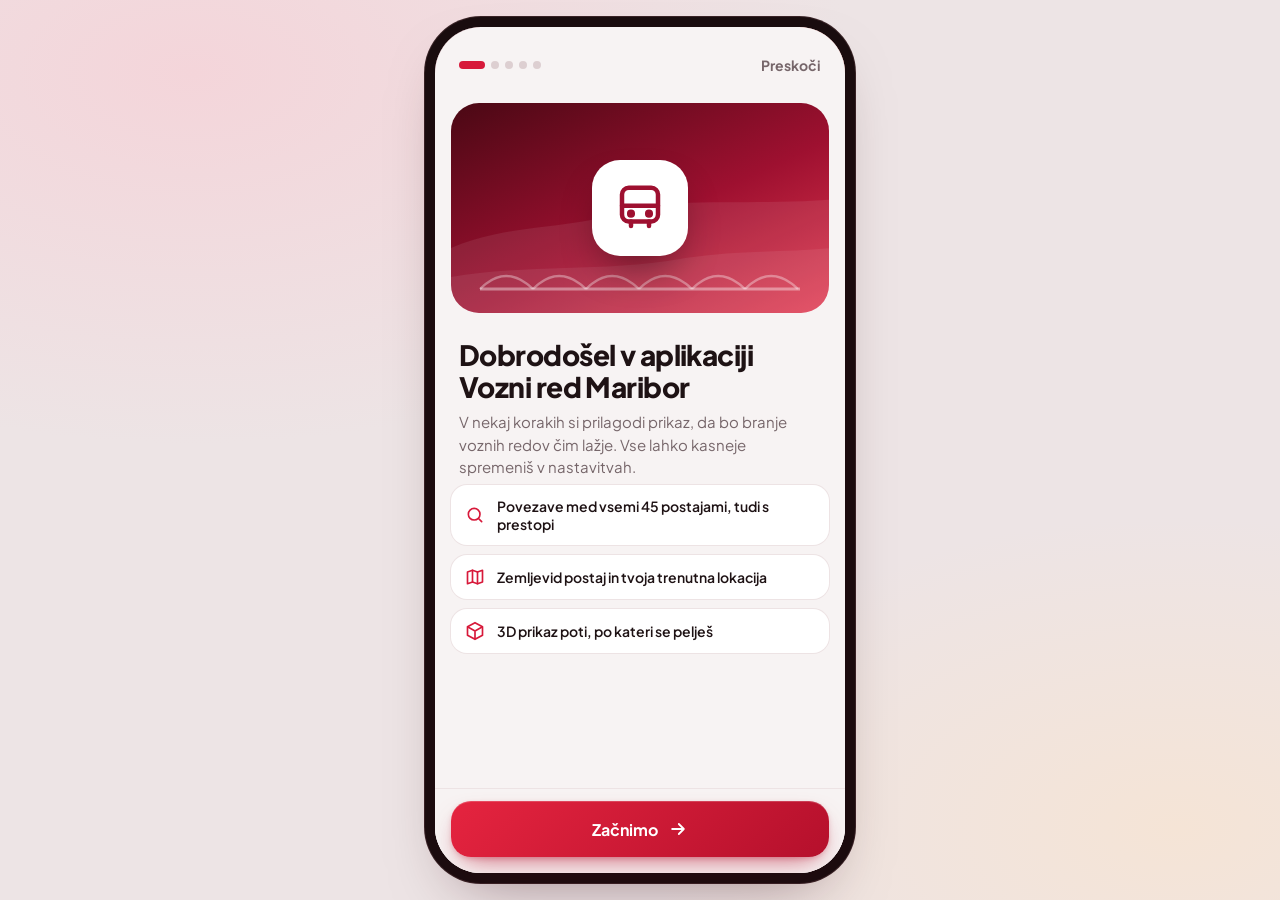
==== app/index.html @ 0b96b691 "Objava 20261123-135819: Samodejne posodobitve aplikacije" ====
<!doctype html>
<html lang="sl">
<head>
  <meta charset="utf-8">
  <meta name="viewport" content="width=device-width, initial-scale=1, viewport-fit=cover">
  <title>Vozni red · Maribor</title>
  <meta name="description" content="Mestni avtobusi Maribor – vozni red, odhodi v živo in vozovnice">
  <meta name="theme-color" content="#4A0814">
  <meta name="theme-color" content="#240307" media="(prefers-color-scheme: dark)">
  <meta name="apple-mobile-web-app-capable" content="yes">
  <meta name="mobile-web-app-capable" content="yes">
  <meta name="apple-mobile-web-app-status-bar-style" content="black-translucent">
  <meta name="apple-mobile-web-app-title" content="Vozni red MB">
  <link rel="manifest" href="manifest.webmanifest">
  <link rel="icon" type="image/svg+xml" href="icons/icon.svg">
  <link rel="apple-touch-icon" href="icons/icon-192.png">
  <link rel="preconnect" href="https://fonts.googleapis.com">
  <link rel="preconnect" href="https://fonts.gstatic.com" crossorigin>
  <link href="https://fonts.googleapis.com/css2?family=Plus+Jakarta+Sans:wght@400;500;600;700;800&display=swap" rel="stylesheet">
  <link rel="stylesheet" href="css/style.css">
  <link rel="stylesheet" href="css/extra.css">
  <link rel="stylesheet" href="css/account.css">
</head>
<body>
  <div id="app">
    <main id="views"></main>

    <nav class="tabbar" id="tabbar" aria-label="Glavna navigacija">
      <button data-tab="home" class="active"><svg><use href="#i-search"/></svg><span>Iskanje</span></button>
      <button data-tab="board"><svg><use href="#i-clock"/></svg><span>Odhodi</span></button>
      <button data-tab="tickets"><svg><use href="#i-ticket"/></svg><span>Vozovnice</span></button>
      <button data-tab="favs"><svg><use href="#i-star"/></svg><span>Shranjeno</span></button>
      <button data-tab="profile" id="tab-profile"><svg><use href="#i-user"/></svg><span>Profil</span></button>
    </nav>

    <div class="sheet-backdrop" id="backdrop"></div>
    <section class="sheet" id="sheet" aria-modal="true" role="dialog"></section>
    <div class="toast" id="toast"></div>
  </div>

  <!-- Ikone -->
  <svg width="0" height="0" style="position:absolute" aria-hidden="true">
    <defs>
      <symbol id="i-search" viewBox="0 0 24 24" fill="none" stroke="currentColor" stroke-width="2" stroke-linecap="round" stroke-linejoin="round"><circle cx="11" cy="11" r="7"/><path d="m20 20-3.5-3.5"/></symbol>
      <symbol id="i-clock" viewBox="0 0 24 24" fill="none" stroke="currentColor" stroke-width="2" stroke-linecap="round" stroke-linejoin="round"><circle cx="12" cy="12" r="9"/><path d="M12 7v5l3 2"/></symbol>
      <symbol id="i-ticket" viewBox="0 0 24 24" fill="none" stroke="currentColor" stroke-width="2" stroke-linecap="round" stroke-linejoin="round"><path d="M3 8a2 2 0 0 0 2-2h14a2 2 0 0 0 2 2v2a2 2 0 0 0 0 4v2a2 2 0 0 0-2 2H5a2 2 0 0 0-2-2v-2a2 2 0 0 0 0-4z"/><path d="M13 6v2M13 11v2M13 16v2"/></symbol>
      <symbol id="i-star" viewBox="0 0 24 24" fill="none" stroke="currentColor" stroke-width="2" stroke-linecap="round" stroke-linejoin="round"><path d="m12 3 2.8 5.7 6.2.9-4.5 4.4 1 6.2L12 17.3 6.5 20.2l1-6.2L3 9.6l6.2-.9z"/></symbol>
      <symbol id="i-swap" viewBox="0 0 24 24" fill="none" stroke="currentColor" stroke-width="2.2" stroke-linecap="round" stroke-linejoin="round"><path d="M7 4v16M7 20l-3-3M7 20l3-3M17 20V4M17 4l-3 3M17 4l3 3"/></symbol>
      <symbol id="i-back" viewBox="0 0 24 24" fill="none" stroke="currentColor" stroke-width="2.2" stroke-linecap="round" stroke-linejoin="round"><path d="M15 5l-7 7 7 7"/></symbol>
      <symbol id="i-chev" viewBox="0 0 24 24" fill="none" stroke="currentColor" stroke-width="2.2" stroke-linecap="round" stroke-linejoin="round"><path d="m9 5 7 7-7 7"/></symbol>
      <symbol id="i-arrow" viewBox="0 0 24 24" fill="none" stroke="currentColor" stroke-width="2.2" stroke-linecap="round" stroke-linejoin="round"><path d="M5 12h14M13 6l6 6-6 6"/></symbol>
      <symbol id="i-x" viewBox="0 0 24 24" fill="none" stroke="currentColor" stroke-width="2.2" stroke-linecap="round"><path d="M6 6l12 12M18 6 6 18"/></symbol>
      <symbol id="i-pin" viewBox="0 0 24 24" fill="none" stroke="currentColor" stroke-width="2" stroke-linecap="round" stroke-linejoin="round"><path d="M12 21s-7-6.2-7-11.5A7 7 0 0 1 19 9.5C19 14.8 12 21 12 21z"/><circle cx="12" cy="9.5" r="2.5"/></symbol>
      <symbol id="i-bus" viewBox="0 0 24 24" fill="none" stroke="currentColor" stroke-width="2" stroke-linecap="round" stroke-linejoin="round"><rect x="4" y="3" width="16" height="15" rx="3"/><path d="M4 11h16M8 18v2M16 18v2"/><circle cx="8" cy="14.5" r=".8" fill="currentColor"/><circle cx="16" cy="14.5" r=".8" fill="currentColor"/></symbol>
      <symbol id="i-cal" viewBox="0 0 24 24" fill="none" stroke="currentColor" stroke-width="2" stroke-linecap="round" stroke-linejoin="round"><rect x="3.5" y="5" width="17" height="15" rx="3"/><path d="M3.5 10h17M8 3v4M16 3v4"/></symbol>
      <symbol id="i-moon" viewBox="0 0 24 24" fill="none" stroke="currentColor" stroke-width="2" stroke-linecap="round" stroke-linejoin="round"><path d="M20 14.5A8 8 0 1 1 9.5 4a6.5 6.5 0 0 0 10.5 10.5z"/></symbol>
      <symbol id="i-sun" viewBox="0 0 24 24" fill="none" stroke="currentColor" stroke-width="2" stroke-linecap="round"><circle cx="12" cy="12" r="4"/><path d="M12 2v2M12 20v2M4.9 4.9l1.4 1.4M17.7 17.7l1.4 1.4M2 12h2M20 12h2M4.9 19.1l1.4-1.4M17.7 6.3l1.4-1.4"/></symbol>
      <symbol id="i-wifi" viewBox="0 0 24 24" fill="none" stroke="currentColor" stroke-width="2" stroke-linecap="round"><path d="M2 8.5a15 15 0 0 1 20 0M5 12a10.5 10.5 0 0 1 14 0M8.5 15.5a5.5 5.5 0 0 1 7 0"/><circle cx="12" cy="19" r="1" fill="currentColor"/></symbol>
      <symbol id="i-snow" viewBox="0 0 24 24" fill="none" stroke="currentColor" stroke-width="2" stroke-linecap="round"><path d="M12 2v20M4.2 7l15.6 10M4.2 17 19.8 7M9 4l3 2 3-2M9 20l3-2 3 2"/></symbol>
      <symbol id="i-plug" viewBox="0 0 24 24" fill="none" stroke="currentColor" stroke-width="2" stroke-linecap="round" stroke-linejoin="round"><path d="M9 2v5M15 2v5M6 7h12v4a6 6 0 0 1-12 0zM12 17v5"/></symbol>
      <symbol id="i-drop" viewBox="0 0 24 24" fill="none" stroke="currentColor" stroke-width="2" stroke-linejoin="round"><path d="M12 3s6 6.5 6 11a6 6 0 0 1-12 0c0-4.5 6-11 6-11z"/></symbol>
      <symbol id="i-bike" viewBox="0 0 24 24" fill="none" stroke="currentColor" stroke-width="2" stroke-linecap="round" stroke-linejoin="round"><circle cx="5.5" cy="16.5" r="3.5"/><circle cx="18.5" cy="16.5" r="3.5"/><path d="M5.5 16.5 9 9h6l3.5 7.5M12 16.5 9 9M14 6h2.5"/></symbol>
      <symbol id="i-mountain" viewBox="0 0 24 24" fill="none" stroke="currentColor" stroke-width="2" stroke-linejoin="round"><path d="M2 20 9 7l4 7 2.5-4L22 20z"/></symbol>
      <symbol id="i-access" viewBox="0 0 24 24" fill="none" stroke="currentColor" stroke-width="2" stroke-linecap="round" stroke-linejoin="round"><circle cx="12" cy="4.5" r="1.8"/><path d="M6 8.5h12M12 8.5v5M12 13.5l-3 7M12 13.5l3 7"/></symbol>
      <symbol id="i-trash" viewBox="0 0 24 24" fill="none" stroke="currentColor" stroke-width="2" stroke-linecap="round" stroke-linejoin="round"><path d="M4 7h16M9 7V4h6v3M6 7l1 13h10l1-13"/></symbol>
      <symbol id="i-history" viewBox="0 0 24 24" fill="none" stroke="currentColor" stroke-width="2" stroke-linecap="round" stroke-linejoin="round"><path d="M3 12a9 9 0 1 0 3-6.7L3 8"/><path d="M3 3v5h5M12 8v4l3 2"/></symbol>
      <symbol id="i-transfer" viewBox="0 0 24 24" fill="none" stroke="currentColor" stroke-width="2" stroke-linecap="round" stroke-linejoin="round"><path d="M4 8h13l-3-3M20 16H7l3 3"/></symbol>
      <symbol id="i-leaf" viewBox="0 0 24 24" fill="none" stroke="currentColor" stroke-width="2" stroke-linecap="round" stroke-linejoin="round"><path d="M5 19c0-8 5-14 15-15-1 10-7 15-15 15z"/><path d="M5 19c3-4 6-7 10-10"/></symbol>
      <symbol id="i-bolt" viewBox="0 0 24 24" fill="none" stroke="currentColor" stroke-width="2" stroke-linecap="round" stroke-linejoin="round"><path d="M13 2 4 14h7l-1 8 9-12h-7z"/></symbol>
      <symbol id="i-walk" viewBox="0 0 24 24" fill="none" stroke="currentColor" stroke-width="2" stroke-linecap="round" stroke-linejoin="round"><circle cx="13" cy="4" r="2"/><path d="m9 21 2-6 3 3v3M7 11l3-3h3l3 4h3M10 8l-1 5"/></symbol>
      <symbol id="i-info" viewBox="0 0 24 24" fill="none" stroke="currentColor" stroke-width="2" stroke-linecap="round"><circle cx="12" cy="12" r="9"/><path d="M12 11v6M12 7.5v.5"/></symbol>
      <symbol id="i-gear" viewBox="0 0 24 24" fill="none" stroke="currentColor" stroke-width="2" stroke-linecap="round" stroke-linejoin="round"><circle cx="12" cy="12" r="3"/><path d="M19.4 15a1.7 1.7 0 0 0 .3 1.8l.1.1a2 2 0 1 1-2.8 2.8l-.1-.1a1.7 1.7 0 0 0-1.8-.3 1.7 1.7 0 0 0-1 1.5V21a2 2 0 1 1-4 0v-.1a1.7 1.7 0 0 0-1.1-1.5 1.7 1.7 0 0 0-1.8.3l-.1.1a2 2 0 1 1-2.8-2.8l.1-.1a1.7 1.7 0 0 0 .3-1.8 1.7 1.7 0 0 0-1.5-1H3a2 2 0 1 1 0-4h.1a1.7 1.7 0 0 0 1.5-1.1 1.7 1.7 0 0 0-.3-1.8l-.1-.1a2 2 0 1 1 2.8-2.8l.1.1a1.7 1.7 0 0 0 1.8.3H9a1.7 1.7 0 0 0 1-1.5V3a2 2 0 1 1 4 0v.1a1.7 1.7 0 0 0 1 1.5 1.7 1.7 0 0 0 1.8-.3l.1-.1a2 2 0 1 1 2.8 2.8l-.1.1a1.7 1.7 0 0 0-.3 1.8V9a1.7 1.7 0 0 0 1.5 1H21a2 2 0 1 1 0 4h-.1a1.7 1.7 0 0 0-1.5 1z"/></symbol>
      <symbol id="i-locate" viewBox="0 0 24 24" fill="none" stroke="currentColor" stroke-width="2" stroke-linecap="round"><circle cx="12" cy="12" r="7"/><circle cx="12" cy="12" r="2.5" fill="currentColor"/><path d="M12 2v3M12 19v3M2 12h3M19 12h3"/></symbol>
      <symbol id="i-map" viewBox="0 0 24 24" fill="none" stroke="currentColor" stroke-width="2" stroke-linecap="round" stroke-linejoin="round"><path d="M9 4 3 6v14l6-2 6 2 6-2V4l-6 2z"/><path d="M9 4v14M15 6v14"/></symbol>
      <symbol id="i-list" viewBox="0 0 24 24" fill="none" stroke="currentColor" stroke-width="2" stroke-linecap="round"><path d="M9 6h12M9 12h12M9 18h12"/><circle cx="4" cy="6" r="1" fill="currentColor"/><circle cx="4" cy="12" r="1" fill="currentColor"/><circle cx="4" cy="18" r="1" fill="currentColor"/></symbol>
      <symbol id="i-cube" viewBox="0 0 24 24" fill="none" stroke="currentColor" stroke-width="2" stroke-linejoin="round"><path d="M12 2 3 7v10l9 5 9-5V7z"/><path d="M3 7l9 5 9-5M12 12v10"/></symbol>
      <symbol id="i-speaker" viewBox="0 0 24 24" fill="none" stroke="currentColor" stroke-width="2" stroke-linecap="round" stroke-linejoin="round"><path d="M4 9v6h4l5 4V5L8 9z"/><path d="M16.5 8.5a5 5 0 0 1 0 7M19 6a8.5 8.5 0 0 1 0 12"/></symbol>
      <symbol id="i-text" viewBox="0 0 24 24" fill="none" stroke="currentColor" stroke-width="2" stroke-linecap="round" stroke-linejoin="round"><path d="M3 19 8 5l5 14M4.8 14h6.4M15 19l3-8 3 8M15.8 17h4.4"/></symbol>
      <symbol id="i-contrast" viewBox="0 0 24 24" fill="none" stroke="currentColor" stroke-width="2"><circle cx="12" cy="12" r="9"/><path d="M12 3a9 9 0 0 1 0 18z" fill="currentColor"/></symbol>
      <symbol id="i-home" viewBox="0 0 24 24" fill="none" stroke="currentColor" stroke-width="2" stroke-linecap="round" stroke-linejoin="round"><path d="M3 11 12 4l9 7v9a1 1 0 0 1-1 1h-5v-6H9v6H4a1 1 0 0 1-1-1z"/></symbol>
      <symbol id="i-vibrate" viewBox="0 0 24 24" fill="none" stroke="currentColor" stroke-width="2" stroke-linecap="round" stroke-linejoin="round"><rect x="7" y="3" width="10" height="18" rx="2"/><path d="M3 8v8M21 8v8"/></symbol>
      <symbol id="i-motion" viewBox="0 0 24 24" fill="none" stroke="currentColor" stroke-width="2" stroke-linecap="round"><path d="M3 12h4M3 7h8M3 17h8"/><circle cx="17" cy="12" r="4"/></symbol>
      <symbol id="i-simple" viewBox="0 0 24 24" fill="none" stroke="currentColor" stroke-width="2" stroke-linejoin="round"><rect x="3" y="4" width="18" height="7" rx="2"/><rect x="3" y="13" width="18" height="7" rx="2"/></symbol>
      <symbol id="i-bold" viewBox="0 0 24 24" fill="none" stroke="currentColor" stroke-width="2.6" stroke-linejoin="round"><path d="M7 4h6a4 4 0 0 1 0 8H7zM7 12h7a4 4 0 0 1 0 8H7z"/></symbol>
      <symbol id="i-refresh" viewBox="0 0 24 24" fill="none" stroke="currentColor" stroke-width="2" stroke-linecap="round" stroke-linejoin="round"><path d="M21 12a9 9 0 1 1-3-6.7"/><path d="M21 3v5h-5"/></symbol>
      <symbol id="i-user" viewBox="0 0 24 24" fill="none" stroke="currentColor" stroke-width="2" stroke-linecap="round" stroke-linejoin="round"><circle cx="12" cy="8" r="4"/><path d="M4 21a8 8 0 0 1 16 0"/></symbol>
      <symbol id="i-gift" viewBox="0 0 24 24" fill="none" stroke="currentColor" stroke-width="2" stroke-linecap="round" stroke-linejoin="round"><rect x="3" y="8" width="18" height="5" rx="1"/><path d="M5 13v8h14v-8M12 8v13M12 8S10.5 3 8 3.5 6.5 8 12 8zM12 8s1.5-5 4-4.5S17.5 8 12 8z"/></symbol>
      <symbol id="i-cloud" viewBox="0 0 24 24" fill="none" stroke="currentColor" stroke-width="2" stroke-linecap="round" stroke-linejoin="round"><path d="M7 18a5 5 0 1 1 .9-9.9A6 6 0 0 1 19 10a4 4 0 0 1-1 8z"/><path d="m9 13 2 2 4-4"/></symbol>
      <symbol id="i-logout" viewBox="0 0 24 24" fill="none" stroke="currentColor" stroke-width="2" stroke-linecap="round" stroke-linejoin="round"><path d="M15 4h3a2 2 0 0 1 2 2v12a2 2 0 0 1-2 2h-3M10 17l5-5-5-5M15 12H4"/></symbol>
      <symbol id="i-dice" viewBox="0 0 24 24" fill="none" stroke="currentColor" stroke-width="2" stroke-linejoin="round"><rect x="3" y="3" width="18" height="18" rx="4"/><circle cx="8" cy="8" r="1.3" fill="currentColor"/><circle cx="16" cy="8" r="1.3" fill="currentColor"/><circle cx="12" cy="12" r="1.3" fill="currentColor"/><circle cx="8" cy="16" r="1.3" fill="currentColor"/><circle cx="16" cy="16" r="1.3" fill="currentColor"/></symbol>
      <symbol id="i-eye" viewBox="0 0 24 24" fill="none" stroke="currentColor" stroke-width="2" stroke-linecap="round" stroke-linejoin="round"><path d="M2 12s3.5-7 10-7 10 7 10 7-3.5 7-10 7S2 12 2 12z"/><circle cx="12" cy="12" r="3"/></symbol>
      <symbol id="i-mail" viewBox="0 0 24 24" fill="none" stroke="currentColor" stroke-width="2" stroke-linecap="round" stroke-linejoin="round"><rect x="3" y="5" width="18" height="14" rx="2"/><path d="m3 7 9 6 9-6"/></symbol>
      <symbol id="i-lock" viewBox="0 0 24 24" fill="none" stroke="currentColor" stroke-width="2" stroke-linecap="round" stroke-linejoin="round"><rect x="4" y="11" width="16" height="10" rx="2"/><path d="M8 11V7a4 4 0 0 1 8 0v4"/></symbol>
      <symbol id="i-trophy" viewBox="0 0 24 24" fill="none" stroke="currentColor" stroke-width="2" stroke-linecap="round" stroke-linejoin="round"><path d="M8 21h8M12 17v4M7 4h10v5a5 5 0 0 1-10 0zM7 6H4a3 3 0 0 0 3 4M17 6h3a3 3 0 0 1-3 4"/></symbol>
      <symbol id="i-spark" viewBox="0 0 24 24" fill="currentColor"><path d="M12 2l2.2 6.3L20.5 10l-6.3 2.2L12 18.5l-2.2-6.3L3.5 10l6.3-1.7z"/></symbol>
      <symbol id="i-edit" viewBox="0 0 24 24" fill="none" stroke="currentColor" stroke-width="2" stroke-linecap="round" stroke-linejoin="round"><path d="M4 20h4L19 9l-4-4L4 16z"/><path d="m13.5 6.5 4 4"/></symbol>
    </defs>
  </svg>

  <script src="js/build.js"></script>
  <script src="js/data.js"></script>
  <script src="js/roads.js"></script>
  <script src="js/route3d.js"></script>
  <script src="js/map3d.js"></script>
  <script src="js/config.js"></script>
  <script src="js/avatar.js"></script>
  <script src="js/account.js"></script>
  <script src="js/app.js"></script>
</body>
</html>
---- app/css/style.css ----
/* =====================================================================
   Vozni red · Maribor — oblikovni sistem
   Barve: karminsko rdeča znamka, topli nevtralni toni, temna tema.
   Razmiki: 4 / 8 / 12 / 16 / 24 / 32 px
   ===================================================================== */
:root {
  /* Nevtralni (topli) */
  --bg: #F7F3F3;
  --bg-outer: #EDE4E5;
  --surface: #FFFFFF;
  --surface-2: #F8F2F2;
  --surface-3: #F1E8E9;
  --line: #EDE3E4;
  --line-strong: #DDCFD1;
  --text: #1E1214;
  --text-2: #4A3A3D;
  --muted: #76666A;
  --faint: #B3A3A6;

  /* Znamka */
  --primary: #D7193A;          /* poudarki, ikone, besedilo na svetli podlagi (5,1 : 1 na beli) */
  --primary-fill: #D7193A;     /* polnila gumbov z belim besedilom */
  --primary-ink: #FFFFFF;
  --primary-soft: #FDE8EB;     /* tint */
  --on-soft: #B5102C;          /* besedilo na tintu (5,7 : 1) */
  --ring: rgba(215, 25, 58, .28);
  --cta-1: #E5243F;
  --cta-2: #B5102C;
  --cta-shadow: 0 12px 28px -12px rgba(181, 16, 44, .75), 0 2px 6px -2px rgba(181, 16, 44, .35);
  --hero-1: #4A0814;
  --hero-2: #9E1030;
  --hero-3: #E0384F;
  --wine-1: #3E0611;
  --wine-2: #8E0E2B;
  --wine-3: #D02A45;

  /* Pomenske barve */
  --ok-bg: #E7F3EC;   --ok-fg: #1D6E45;
  --warn-bg: #FFF1D6; --warn-fg: #8F5400;
  --gone-bg: #F1EBEC; --gone-fg: #76666A;
  --hol: #D98A1C;
  --star: #F2A100;

  /* Zemljevid */
  --map-land: #FFFFFF;
  --map-edge: #E6D3D6;
  --map-forest: #DCE3CF;
  --map-water: #9DC4DD;

  /* Tabla odhodov */
  --board-bg: #150D0C;
  --board-head: #1E1311;
  --board-row: #1A100F;
  --board-line: #2A1B18;
  --board-text: #FFC266;
  --board-dim: #9A8478;
  --board-hi: #FFF0D2;
  --board-late: #FF8A6E;

  --shadow-sm: 0 1px 2px rgba(60, 14, 22, .06);
  --shadow: 0 1px 2px rgba(60, 14, 22, .05), 0 6px 20px -8px rgba(60, 14, 22, .16);
  --shadow-lg: 0 28px 64px -24px rgba(50, 6, 16, .5);
  --r-sm: 12px;
  --r: 20px;
  --r-lg: 28px;
  --ease: cubic-bezier(.2, .8, .2, 1);
  --font: 'Plus Jakarta Sans', system-ui, -apple-system, 'Segoe UI', Roboto, sans-serif;
  --mono: ui-monospace, 'SF Mono', 'Cascadia Mono', Menlo, Consolas, monospace;
  color-scheme: light;
}
@media (prefers-color-scheme: dark) {
  :root:not([data-theme="light"]) {
    --bg: #120A0B; --bg-outer: #0A0506; --surface: #1B1012; --surface-2: #221518; --surface-3: #2B1B1E;
    --line: #2E1E21; --line-strong: #402A2E; --text: #F7EDEE; --text-2: #DCCACD; --muted: #B09DA1; --faint: #6F5B5F;
    --primary: #FF4D63; --primary-fill: #E0223F; --primary-ink: #FFFFFF; --primary-soft: #3A1218; --on-soft: #FF8494;
    --ring: rgba(255, 77, 99, .35); --cta-1: #E5243F; --cta-2: #A90E29;
    --cta-shadow: 0 12px 28px -12px rgba(0, 0, 0, .9), 0 2px 10px -2px rgba(229, 36, 63, .35);
    --hero-1: #240307; --hero-2: #66091D; --hero-3: #B01E37;
    --wine-1: #2E040C; --wine-2: #7A0C25; --wine-3: #BE2540;
    --ok-bg: #12261B; --ok-fg: #6FD39C; --warn-bg: #33240A; --warn-fg: #FFC257; --gone-bg: #261A1C; --gone-fg: #A08E91;
    --hol: #F0A841; --star: #FFB627;
    --map-land: #2A1A1E; --map-edge: #44302F; --map-forest: #232A1E; --map-water: #2F5570;
    --shadow-sm: 0 1px 2px rgba(0, 0, 0, .4);
    --shadow: 0 1px 2px rgba(0, 0, 0, .45), 0 8px 24px -10px rgba(0, 0, 0, .7);
    --shadow-lg: 0 28px 64px -24px rgba(0, 0, 0, .85);
    color-scheme: dark;
  }
}
:root[data-theme="dark"] {
  --bg: #120A0B; --bg-outer: #0A0506; --surface: #1B1012; --surface-2: #221518; --surface-3: #2B1B1E;
  --line: #2E1E21; --line-strong: #402A2E; --text: #F7EDEE; --text-2: #DCCACD; --muted: #B09DA1; --faint: #6F5B5F;
  --primary: #FF4D63; --primary-fill: #E0223F; --primary-ink: #FFFFFF; --primary-soft: #3A1218; --on-soft: #FF8494;
  --ring: rgba(255, 77, 99, .35); --cta-1: #E5243F; --cta-2: #A90E29;
  --cta-shadow: 0 12px 28px -12px rgba(0, 0, 0, .9), 0 2px 10px -2px rgba(229, 36, 63, .35);
  --hero-1: #240307; --hero-2: #66091D; --hero-3: #B01E37;
  --wine-1: #2E040C; --wine-2: #7A0C25; --wine-3: #BE2540;
  --ok-bg: #12261B; --ok-fg: #6FD39C; --warn-bg: #33240A; --warn-fg: #FFC257; --gone-bg: #261A1C; --gone-fg: #A08E91;
  --hol: #F0A841; --star: #FFB627;
  --map-land: #2A1A1E; --map-edge: #44302F; --map-forest: #232A1E; --map-water: #2F5570;
  --shadow-sm: 0 1px 2px rgba(0, 0, 0, .4);
  --shadow: 0 1px 2px rgba(0, 0, 0, .45), 0 8px 24px -10px rgba(0, 0, 0, .7);
  --shadow-lg: 0 28px 64px -24px rgba(0, 0, 0, .85);
  color-scheme: dark;
}

* { box-sizing: border-box; -webkit-tap-highlight-color: transparent; }
html, body { margin: 0; height: 100%; overflow: hidden; }
body {
  font-family: var(--font);
  background: var(--bg-outer);
  color: var(--text);
  -webkit-font-smoothing: antialiased;
  -moz-osx-font-smoothing: grayscale;
  text-rendering: optimizeLegibility;
  overscroll-behavior: none;
}
button { font: inherit; color: inherit; background: none; border: 0; padding: 0; cursor: pointer; touch-action: manipulation; }
input { font: inherit; color: inherit; }
svg { width: 20px; height: 20px; flex: none; }
h1, h2, h3, p { margin: 0; }
:focus { outline: none; }
:focus-visible { outline: 2px solid var(--primary); outline-offset: 2px; border-radius: 12px; }
.num { font-variant-numeric: tabular-nums; }

/* ---------- Okvir aplikacije ---------- */
#app {
  position: relative;
  height: 100vh; height: 100dvh;
  max-width: 440px;
  margin: 0 auto;
  background: var(--bg);
  overflow: hidden;
  overflow: clip;
  display: flex;
  flex-direction: column;
}
@media (min-width: 560px) {
  body {
    display: grid; place-items: center;
    background:
      radial-gradient(1100px 620px at 15% 8%, #F4D5DA, transparent 60%),
      radial-gradient(900px 520px at 92% 92%, #F5E4D6, transparent 60%),
      var(--bg-outer);
  }
  #app { height: min(900px, 94dvh); width: 410px; border-radius: 46px; box-shadow: var(--shadow-lg), 0 0 0 10px #1A0D0F, 0 0 0 11px #3A2427; }
}
@media (min-width: 560px) and (prefers-color-scheme: dark) {
  body { background: radial-gradient(1100px 620px at 15% 8%, #2A0C12, transparent 60%), radial-gradient(900px 520px at 92% 92%, #1E1010, transparent 60%), var(--bg-outer); }
}

#views { position: relative; flex: 1; overflow: hidden; }
.view {
  position: absolute; inset: 0;
  overflow-y: auto; overflow-x: hidden;
  padding-bottom: calc(104px + env(safe-area-inset-bottom));
  background: var(--bg);
  scrollbar-width: none;
  -webkit-overflow-scrolling: touch;
}
.view::-webkit-scrollbar { display: none; }
.view.enter { animation: slideIn .34s var(--ease); }
.view.enter-back { animation: fadeIn .24s ease; }
.view.fade { animation: fadeIn .24s ease; }
@keyframes slideIn { from { transform: translateX(24%); opacity: 0; } to { transform: none; opacity: 1; } }
@keyframes fadeIn { from { opacity: 0; transform: translateY(6px); } to { opacity: 1; transform: none; } }
@keyframes rise { from { opacity: 0; transform: translateY(12px); } to { opacity: 1; transform: none; } }
@keyframes shimmer { from { background-position: -200% 0; } to { background-position: 200% 0; } }
@keyframes pulse { 0%, 100% { box-shadow: 0 0 0 0 var(--ring); } 50% { box-shadow: 0 0 0 6px transparent; } }

/* ---------- Spodnja navigacija ---------- */
.tabbar {
  position: absolute; left: 12px; right: 12px; bottom: calc(12px + env(safe-area-inset-bottom));
  display: grid; grid-template-columns: repeat(5, 1fr); gap: 4px;
  background: color-mix(in srgb, var(--surface) 84%, transparent);
  backdrop-filter: blur(20px) saturate(1.6); -webkit-backdrop-filter: blur(20px) saturate(1.6);
  border: 1px solid var(--line);
  border-radius: 26px; padding: 6px; box-shadow: var(--shadow); z-index: 20;
  transition: transform .32s var(--ease);
}
.tabbar.hidden { transform: translateY(150%); }
.tabbar button {
  display: flex; flex-direction: column; align-items: center; justify-content: center; gap: 2px;
  min-height: 52px; border-radius: 20px; color: var(--muted);
  font-size: calc(11px * var(--fs)); font-weight: 600; letter-spacing: .01em;
  transition: color .2s, background-color .2s, transform .15s;
}
.tabbar button svg { width: 22px; height: 22px; transition: transform .25s var(--ease); }
.tabbar button:active { transform: scale(.94); }
.tabbar button.active { color: var(--on-soft); background: var(--primary-soft); font-weight: 700; }
.tabbar button.active svg { transform: translateY(-1px); }

/* ---------- Hero ---------- */
.hero {
  position: relative; color: #fff;
  padding: calc(20px + env(safe-area-inset-top)) 20px 150px;
  background:
    radial-gradient(120% 90% at 100% 0%, rgba(255, 140, 120, .35), transparent 55%),
    linear-gradient(168deg, var(--hero-1) 0%, var(--hero-2) 55%, var(--hero-3) 100%);
  overflow: hidden;
}
.hero::before {
  content: ''; position: absolute; width: 220px; height: 220px; right: -40px; top: -70px; border-radius: 50%;
  background: radial-gradient(circle, rgba(255, 208, 170, .55), rgba(255, 208, 170, 0) 68%);
}
.hero-top { position: relative; display: flex; justify-content: space-between; align-items: flex-start; gap: 16px; z-index: 2; }
.eyebrow { display: inline-flex; align-items: center; gap: 6px; font-size: calc(13px * var(--fs)); font-weight: 600; color: rgba(255, 255, 255, .82); letter-spacing: .01em; }
.eyebrow .city { display: inline-flex; align-items: center; gap: 4px; padding: 3px 8px 3px 6px; border-radius: 99px; background: rgba(255, 255, 255, .14); font-size: calc(12px * var(--fs)); font-weight: 700; color: #fff; }
.eyebrow .city svg { width: 13px; height: 13px; }
.hero h1 { font-size: calc(32px * var(--fs)); line-height: 1.08; font-weight: 800; letter-spacing: -.025em; margin-top: 8px; }
.hero .tagline { margin-top: 8px; font-size: calc(13px * var(--fs)); line-height: 1.4; color: rgba(255, 255, 255, .78); max-width: 260px; }
.hero .round-btn { background: rgba(255, 255, 255, .14); color: #fff; border: 1px solid rgba(255, 255, 255, .2); box-shadow: none; backdrop-filter: blur(8px); -webkit-backdrop-filter: blur(8px); }
.skyline { position: absolute; left: 0; right: 0; bottom: -1px; width: 100%; height: 200px; z-index: 1; pointer-events: none; }

.round-btn {
  width: 44px; height: 44px; border-radius: 50%; display: grid; place-items: center;
  background: var(--surface); box-shadow: var(--shadow-sm), 0 0 0 1px var(--line); flex: none;
  transition: transform .15s, background-color .2s;
}
.round-btn:active { transform: scale(.92); }

/* ---------- Iskalna kartica ---------- */
.search-card {
  position: relative; z-index: 3;
  margin: -96px 16px 0; padding: 8px;
  background: var(--surface); border-radius: var(--r-lg);
  box-shadow: 0 1px 0 rgba(255, 255, 255, .04) inset, var(--shadow), 0 20px 40px -24px rgba(74, 8, 20, .45);
  animation: rise .5s var(--ease);
}
.field {
  display: flex; align-items: center; gap: 14px; width: 100%; text-align: left; min-height: 64px;
  padding: 12px 64px 12px 14px; border-radius: 20px; transition: background-color .2s;
}
.field:active { background: var(--surface-2); }
.field > span:last-child { min-width: 0; }
.field small { display: block; font-size: calc(11px * var(--fs)); font-weight: 700; text-transform: uppercase; letter-spacing: .09em; color: var(--muted); }
.field strong { display: block; font-size: calc(18px * var(--fs)); font-weight: 700; letter-spacing: -.015em; margin-top: 2px; white-space: nowrap; overflow: hidden; text-overflow: ellipsis; }
.field em { display: block; font-style: normal; font-size: calc(12px * var(--fs)); color: var(--muted); white-space: nowrap; overflow: hidden; text-overflow: ellipsis; }
.field .placeholder { color: var(--faint); }
.dot { width: 14px; height: 14px; border-radius: 50%; flex: none; border: 3px solid var(--primary); background: var(--surface); }
.dot.to { background: var(--primary); box-shadow: 0 0 0 4px var(--primary-soft); }
.field-sep { position: relative; height: 1px; margin: 0 14px 0 42px; background: var(--line); }
.field-sep::before { content: ''; position: absolute; left: -22px; top: -22px; height: 44px; border-left: 2px dotted var(--line-strong); }
.swap {
  position: absolute; right: 14px; top: 50%; transform: translateY(-50%);
  width: 44px; height: 44px; border-radius: 14px; display: grid; place-items: center;
  background: var(--primary-soft); color: var(--on-soft); border: 4px solid var(--surface);
  transition: transform .4s cubic-bezier(.3, 1.6, .5, 1);
}
.swap.spin { transform: translateY(-50%) rotate(180deg); }

.when { display: flex; gap: 8px; padding: 12px 6px 4px; overflow-x: auto; scrollbar-width: none; }
.when::-webkit-scrollbar { display: none; }
.chip {
  position: relative; display: inline-flex; align-items: center; gap: 6px; white-space: nowrap; flex: none;
  min-height: 40px; padding: 0 14px; border-radius: 14px; font-size: calc(13px * var(--fs)); font-weight: 600;
  background: var(--surface-2); color: var(--text); border: 1px solid var(--line);
  transition: background-color .2s, color .2s, border-color .2s, transform .15s;
}
.chip:active { transform: scale(.96); }
.chip svg { width: 16px; height: 16px; color: var(--muted); }
.chip.on { background: var(--text); color: var(--bg); border-color: var(--text); }
.chip.on svg { color: inherit; }
.chip input { position: absolute; inset: 0; opacity: 0; width: 100%; cursor: pointer; }
.cta {
  display: flex; align-items: center; justify-content: center; gap: 10px; width: 100%; min-height: 56px;
  margin-top: 8px; padding: 0 20px; border-radius: 20px;
  background: linear-gradient(135deg, var(--cta-1), var(--cta-2)); color: #fff;
  font-weight: 700; font-size: calc(16px * var(--fs)); letter-spacing: .005em;
  box-shadow: var(--cta-shadow), inset 0 1px 0 rgba(255, 255, 255, .18);
  transition: transform .15s, box-shadow .2s, filter .2s;
}
.cta:active { transform: scale(.98); filter: brightness(.96); }
.cta svg { width: 20px; height: 20px; transition: transform .2s; }
.cta:active svg { transform: translateX(2px); }

/* ---------- Naslednji odhod (domov) ---------- */
.next-card {
  display: grid; grid-template-columns: auto 1fr auto; align-items: center; gap: 14px; width: 100%; text-align: left;
  margin-top: 12px; padding: 14px 16px; border-radius: var(--r); background: var(--surface);
  box-shadow: var(--shadow); border: 1px solid var(--line); transition: transform .15s;
}
.next-card:active { transform: scale(.985); }
.next-card .eta { display: grid; place-items: center; width: 56px; height: 56px; border-radius: 18px; background: var(--primary-soft); color: var(--on-soft); }
.next-card .eta b { font-size: calc(20px * var(--fs)); font-weight: 800; letter-spacing: -.02em; line-height: 1; }
.next-card .eta small { font-size: calc(10px * var(--fs)); font-weight: 700; text-transform: uppercase; letter-spacing: .08em; margin-top: -10px; }
.next-card .eta.now { animation: pulse 2s infinite; }
.next-card .tx { min-width: 0; }
.next-card .tx small { display: block; font-size: calc(11px * var(--fs)); font-weight: 700; text-transform: uppercase; letter-spacing: .09em; color: var(--muted); }
.next-card .tx strong { display: flex; align-items: center; gap: 6px; margin-top: 4px; font-size: calc(16px * var(--fs)); font-weight: 700; font-variant-numeric: tabular-nums; }
.next-card .tx strong svg { width: 14px; height: 14px; color: var(--faint); }
.next-card .tx > span { display: flex; gap: 4px; align-items: center; margin-top: 6px; flex-wrap: wrap; }
.next-card > svg { color: var(--faint); }

/* ---------- Sekcije ---------- */
.section { padding: 32px 16px 0; animation: rise .5s var(--ease) both; }
.section:nth-of-type(3) { animation-delay: 40ms; }
.section:nth-of-type(4) { animation-delay: 80ms; }
.section-head { display: flex; justify-content: space-between; align-items: center; gap: 12px; margin-bottom: 12px; padding: 0 4px; min-height: 28px; }
.section-head h2 { font-size: calc(18px * var(--fs)); font-weight: 800; letter-spacing: -.015em; }
.section-head button, .link { font-size: calc(13px * var(--fs)); font-weight: 700; color: var(--primary); min-height: 44px; padding: 0 4px; margin: -8px -4px; }
.section-head .meta { white-space: nowrap; overflow: hidden; text-overflow: ellipsis; }

.route-list { display: grid; grid-template-columns: minmax(0, 1fr); gap: 8px; }
.route-item {
  display: flex; align-items: center; gap: 12px; width: 100%; text-align: left; min-height: 64px;
  padding: 12px 14px; background: var(--surface); border-radius: 18px; box-shadow: var(--shadow-sm), 0 0 0 1px var(--line);
  transition: transform .15s, background-color .2s;
}
.route-item:active { transform: scale(.985); background: var(--surface-2); }
.route-item .ic { width: 40px; height: 40px; border-radius: 13px; display: grid; place-items: center; background: var(--primary-soft); color: var(--on-soft); flex: none; }
.route-item .ic.amber { background: var(--warn-bg); color: var(--warn-fg); }
.route-item .ic svg { width: 19px; height: 19px; }
.route-item .tx { flex: 1; min-width: 0; }
.route-item strong { display: flex; align-items: center; gap: 6px; font-size: calc(15px * var(--fs)); font-weight: 700; min-width: 0; }
.route-item strong .nm { white-space: nowrap; overflow: hidden; text-overflow: ellipsis; min-width: 0; }
.route-item strong svg { width: 14px; height: 14px; color: var(--faint); }
.route-item .tx > span { display: block; font-size: calc(12px * var(--fs)); color: var(--muted); margin-top: 2px; white-space: nowrap; overflow: hidden; text-overflow: ellipsis; }
.route-item > svg { color: var(--faint); }
.route-item .rm { width: 40px; height: 40px; border-radius: 50%; display: grid; place-items: center; background: var(--surface-2); color: var(--muted); flex: none; }
.route-item .rm svg { width: 16px; height: 16px; }

.inspo { display: flex; gap: 12px; overflow-x: auto; margin: 0 -16px; padding: 2px 16px 8px; scroll-snap-type: x mandatory; scroll-padding: 0 16px; scrollbar-width: none; }
.inspo::-webkit-scrollbar { display: none; }
.inspo-card {
  position: relative; flex: none; width: 164px; height: 208px; border-radius: 24px; overflow: hidden;
  color: #fff; text-align: left; padding: 16px; display: flex; flex-direction: column; justify-content: flex-end;
  scroll-snap-align: start; box-shadow: var(--shadow); transition: transform .2s var(--ease);
  isolation: isolate;
}
.inspo-card:active { transform: scale(.97); }
.inspo-card svg.art { position: absolute; inset: 0; width: 100%; height: 100%; z-index: -1; }
.inspo-card h3 { font-size: calc(18px * var(--fs)); font-weight: 800; letter-spacing: -.015em; line-height: 1.15; text-shadow: 0 1px 12px rgba(0, 0, 0, .25); }
.inspo-card p { font-size: calc(12px * var(--fs)); color: rgba(255, 255, 255, .9); margin-top: 4px; line-height: 1.35; }
.inspo-card .tag {
  position: absolute; top: 12px; left: 12px; display: inline-flex; align-items: center; gap: 4px;
  font-size: calc(11px * var(--fs)); font-weight: 700; padding: 5px 9px 5px 7px; border-radius: 10px;
  background: rgba(20, 4, 8, .28); border: 1px solid rgba(255, 255, 255, .22);
  backdrop-filter: blur(8px); -webkit-backdrop-filter: blur(8px);
}
.inspo-card .tag svg { width: 13px; height: 13px; }

.stats { display: grid; grid-template-columns: repeat(3, 1fr); gap: 8px; }
.stat { background: var(--surface); border-radius: 18px; padding: 14px; box-shadow: var(--shadow-sm), 0 0 0 1px var(--line); min-width: 0; }
.stat b { display: block; font-size: calc(24px * var(--fs)); font-weight: 800; letter-spacing: -.03em; font-variant-numeric: tabular-nums; }
.stat span { display: block; font-size: calc(12px * var(--fs)); color: var(--muted); margin-top: 2px; }
.foot-note { text-align: center; font-size: calc(12px * var(--fs)); color: var(--faint); padding: 24px 24px 0; line-height: 1.5; }

/* ---------- Glava podstrani ---------- */
.topbar {
  position: sticky; top: 0; z-index: 10;
  padding: calc(12px + env(safe-area-inset-top)) 16px 12px;
  background: color-mix(in srgb, var(--bg) 86%, transparent);
  backdrop-filter: blur(18px) saturate(1.4); -webkit-backdrop-filter: blur(18px) saturate(1.4);
  display: flex; align-items: center; gap: 12px;
}
.topbar .ttl { flex: 1; min-width: 0; }
.topbar h2 { font-size: calc(17px * var(--fs)); font-weight: 800; letter-spacing: -.01em; display: flex; align-items: center; gap: 6px; min-width: 0; }
.topbar h2 .nm { white-space: nowrap; overflow: hidden; text-overflow: ellipsis; min-width: 0; }
.topbar h2 svg { width: 16px; height: 16px; color: var(--muted); }
.topbar p { font-size: calc(12px * var(--fs)); color: var(--muted); margin-top: 2px; white-space: nowrap; overflow: hidden; text-overflow: ellipsis; }
.round-btn.fav.on { color: var(--star); }
.round-btn.fav.on svg { fill: var(--star); }
.page-title { padding: calc(24px + env(safe-area-inset-top)) 20px 8px; }
.page-title h1 { font-size: calc(32px * var(--fs)); font-weight: 800; letter-spacing: -.025em; }
.page-title p { color: var(--muted); font-size: calc(14px * var(--fs)); margin-top: 4px; }

/* ---------- Trak dni ---------- */
.days { display: flex; gap: 8px; overflow-x: auto; padding: 4px 16px 12px; scrollbar-width: none; }
.days::-webkit-scrollbar { display: none; }
.day {
  position: relative; flex: none; width: 52px; min-height: 60px; padding: 8px 0 10px; border-radius: 16px; text-align: center;
  background: var(--surface); border: 1px solid var(--line); transition: background-color .2s, transform .15s;
}
.day:active { transform: scale(.95); }
.day small { display: block; font-size: calc(11px * var(--fs)); font-weight: 700; color: var(--muted); text-transform: uppercase; letter-spacing: .04em; }
.day b { display: block; font-size: calc(18px * var(--fs)); font-weight: 800; margin-top: 2px; font-variant-numeric: tabular-nums; }
.day.hol small { color: var(--hol); }
.day.hol::after { content: ''; position: absolute; left: 50%; bottom: 5px; width: 4px; height: 4px; margin-left: -2px; border-radius: 50%; background: var(--hol); }
.day.on { background: var(--primary-fill); border-color: var(--primary-fill); color: var(--primary-ink); box-shadow: 0 8px 18px -10px rgba(181, 16, 44, .8); }
.day.on small { color: inherit; opacity: .85; }
.day.on.hol::after { background: #fff; }

.filters { display: flex; gap: 8px; padding: 0 16px 12px; overflow-x: auto; scrollbar-width: none; }
.filters::-webkit-scrollbar { display: none; }
.summary { padding: 4px 20px 12px; font-size: calc(13px * var(--fs)); color: var(--muted); display: flex; justify-content: space-between; gap: 12px; }
.summary b { color: var(--text); }
.legend { display: inline-flex; align-items: center; gap: 6px; }
.legend i { width: 6px; height: 6px; border-radius: 50%; background: var(--hol); }

/* ---------- Kartica povezave ---------- */
.conn-list { display: grid; grid-template-columns: minmax(0, 1fr); gap: 10px; padding: 0 16px; }
.conn {
  position: relative; display: block; width: 100%; text-align: left;
  background: var(--surface); border-radius: var(--r); padding: 16px; box-shadow: var(--shadow-sm), 0 0 0 1px var(--line);
  animation: rise .4s var(--ease) both; transition: transform .15s, box-shadow .2s;
}
.conn:active { transform: scale(.985); }
.conn.past { opacity: .5; }
.conn.next { box-shadow: 0 0 0 2px var(--primary), 0 12px 28px -16px rgba(181, 16, 44, .55); padding-top: 34px; }
.conn .flag {
  position: absolute; top: 0; left: 16px; display: inline-flex; align-items: center; gap: 4px;
  padding: 4px 10px 5px; border-radius: 0 0 10px 10px; background: var(--primary-fill); color: var(--primary-ink);
  font-size: calc(10px * var(--fs)); font-weight: 800; letter-spacing: .08em; text-transform: uppercase;
}
.conn .flag svg { width: 12px; height: 12px; }
.conn-top { display: flex; align-items: center; gap: 12px; }
.times { flex: 1; min-width: 0; display: flex; align-items: center; gap: 10px; }
.times strong { font-size: calc(22px * var(--fs)); font-weight: 800; letter-spacing: -.025em; font-variant-numeric: tabular-nums; white-space: nowrap; }
.times sup { font-size: calc(10px * var(--fs)); color: var(--warn-fg); font-weight: 700; margin-left: 1px; }
.dur { flex: 1; min-width: 0; display: flex; align-items: center; gap: 6px; color: var(--muted); font-size: calc(12px * var(--fs)); font-weight: 600; white-space: nowrap; }
.dur i { flex: 1; height: 2px; border-radius: 2px; background: var(--line-strong); min-width: 6px; }
.dur i.dash { background: repeating-linear-gradient(90deg, var(--faint) 0 4px, transparent 4px 7px); }
.price { font-weight: 800; font-size: calc(15px * var(--fs)); text-align: right; white-space: nowrap; color: var(--text-2); font-variant-numeric: tabular-nums; }
.conn-bottom { display: flex; align-items: center; gap: 6px; margin-top: 12px; flex-wrap: wrap; min-height: 26px; }
.legs { display: inline-flex; align-items: center; gap: 4px; flex-wrap: wrap; }
.legs > svg { width: 12px; height: 12px; color: var(--faint); }
.badge {
  display: inline-flex; align-items: center; gap: 4px; height: 24px; padding: 0 8px 0 6px; border-radius: 8px;
  font-size: calc(12px * var(--fs)); font-weight: 800; color: #fff; letter-spacing: .01em; font-variant-numeric: tabular-nums; white-space: nowrap;
  box-shadow: inset 0 -1px 0 rgba(0, 0, 0, .12);
}
.badge svg { width: 13px; height: 13px; }
.badge.sm { padding: 0 8px; min-width: 32px; justify-content: center; }
.xchip { display: inline-flex; align-items: center; gap: 4px; height: 24px; padding: 0 8px; border-radius: 8px; background: var(--surface-2); border: 1px solid var(--line); font-size: calc(12px * var(--fs)); font-weight: 600; color: var(--text-2); max-width: 100%; }
.xchip svg { width: 13px; height: 13px; color: var(--muted); }
.xchip .nm { white-space: nowrap; overflow: hidden; text-overflow: ellipsis; min-width: 0; }
.meta { font-size: calc(12px * var(--fs)); color: var(--muted); font-weight: 500; }
.pill { margin-left: auto; font-size: calc(12px * var(--fs)); font-weight: 700; height: 24px; display: inline-flex; align-items: center; padding: 0 9px; border-radius: 8px; background: var(--primary-soft); color: var(--on-soft); white-space: nowrap; }
.pill.ok { background: var(--ok-bg); color: var(--ok-fg); }
.pill.warn { background: var(--warn-bg); color: var(--warn-fg); }
.pill.gone { background: var(--gone-bg); color: var(--gone-fg); }

/* ---------- Okostje (nalaganje) ---------- */
.skel {
  border-radius: var(--r); height: 104px; background: linear-gradient(90deg, var(--surface) 25%, var(--surface-2) 50%, var(--surface) 75%);
  background-size: 200% 100%; animation: shimmer 1.3s linear infinite; box-shadow: 0 0 0 1px var(--line);
}
.skel-line { height: 14px; width: 40%; margin: 4px 20px 12px; border-radius: 7px; background: var(--surface-3); }

.empty { text-align: center; padding: 48px 32px; color: var(--muted); }
.empty .em-ic {
  width: 80px; height: 80px; margin: 0 auto 16px; border-radius: 28px; display: grid; place-items: center;
  background: radial-gradient(circle at 30% 25%, var(--surface), var(--primary-soft) 70%); color: var(--on-soft);
  box-shadow: 0 0 0 8px color-mix(in srgb, var(--primary-soft) 45%, transparent);
}
.empty .em-ic svg { width: 34px; height: 34px; }
.empty h3 { color: var(--text); font-size: calc(18px * var(--fs)); font-weight: 800; margin-bottom: 8px; letter-spacing: -.01em; }
.empty p { font-size: calc(14px * var(--fs)); line-height: 1.55; max-width: 300px; margin: 0 auto; }
.empty .cta { max-width: 280px; margin: 24px auto 0; }

/* ---------- Podrobnosti ---------- */
.trip-hero {
  margin: 4px 16px 0; padding: 20px; border-radius: 26px; color: #fff;
  background: radial-gradient(120% 120% at 100% 100%, rgba(255, 130, 110, .32), transparent 55%), linear-gradient(150deg, var(--hero-1), var(--hero-2) 60%, var(--hero-3));
  box-shadow: var(--shadow), 0 20px 40px -24px rgba(74, 8, 20, .6); position: relative; overflow: hidden;
}
.trip-hero::after { content: ''; position: absolute; right: -50px; bottom: -70px; width: 200px; height: 200px; border-radius: 50%; border: 28px solid rgba(255, 255, 255, .05); }
.th-row { display: flex; justify-content: space-between; align-items: flex-end; gap: 12px; position: relative; z-index: 1; }
.th-row > div:first-child, .th-row .r { min-width: 0; }
.th-row .t { font-size: calc(34px * var(--fs)); font-weight: 800; letter-spacing: -.03em; font-variant-numeric: tabular-nums; line-height: 1; }
.th-row .n { font-size: calc(13px * var(--fs)); color: rgba(255, 255, 255, .85); margin-top: 8px; font-weight: 600; white-space: nowrap; overflow: hidden; text-overflow: ellipsis; }
.th-row .r { text-align: right; }
.th-mid { flex: 1; min-width: 56px; display: flex; flex-direction: column; align-items: center; gap: 8px; padding-bottom: 20px; font-size: calc(12px * var(--fs)); font-weight: 700; color: rgba(255, 255, 255, .9); white-space: nowrap; }
.th-mid .ln { width: 100%; height: 2px; background: repeating-linear-gradient(90deg, rgba(255, 255, 255, .7) 0 5px, transparent 5px 9px); position: relative; }
.th-mid .ln svg { position: absolute; left: 50%; top: 50%; transform: translate(-50%, -50%); width: 24px; height: 24px; background: var(--hero-2); border-radius: 50%; padding: 4px; box-shadow: 0 0 0 3px rgba(255, 255, 255, .15); }
.th-foot { display: flex; gap: 8px; margin-top: 20px; flex-wrap: wrap; position: relative; z-index: 1; }
.th-foot span { font-size: calc(12px * var(--fs)); font-weight: 600; padding: 6px 10px; border-radius: 10px; background: rgba(255, 255, 255, .14); border: 1px solid rgba(255, 255, 255, .12); }

.card { margin: 12px 16px 0; background: var(--surface); border-radius: var(--r); box-shadow: var(--shadow-sm), 0 0 0 1px var(--line); padding: 16px; }
.card h3 { font-size: calc(13px * var(--fs)); font-weight: 800; margin-bottom: 12px; text-transform: uppercase; letter-spacing: .08em; color: var(--muted); }
.map { padding: 12px; }
.map h3 { padding: 4px 4px 0; }
.map svg { width: 100%; height: auto; display: block; border-radius: 14px; background: var(--surface-2); }
.map-stop { font-size: 10px; font-weight: 700; fill: var(--text); paint-order: stroke; stroke: var(--surface-2); stroke-width: 3px; stroke-linejoin: round; }
.map-river { font-size: 7.5px; font-weight: 700; font-style: italic; fill: var(--map-water); letter-spacing: .2em; }

.leg-head { display: flex; align-items: center; gap: 12px; margin-bottom: 12px; }
.leg-head .tx { flex: 1; min-width: 0; }
.leg-head b { font-size: calc(15px * var(--fs)); display: block; white-space: nowrap; overflow: hidden; text-overflow: ellipsis; }
.leg-head .tx > span { font-size: calc(12px * var(--fs)); color: var(--muted); }
.leg-head .badge { height: 28px; font-size: calc(13px * var(--fs)); }
.peron { text-align: center; padding: 6px 10px; border-radius: 12px; background: var(--surface-2); border: 1px solid var(--line); flex: none; }
.peron small { display: block; font-size: calc(9px * var(--fs)); font-weight: 700; color: var(--muted); text-transform: uppercase; letter-spacing: .08em; }
.peron b { font-size: calc(16px * var(--fs)); }
.timeline { position: relative; list-style: none; margin: 0; padding: 0; }
.timeline li { position: relative; display: grid; grid-template-columns: 48px 22px 1fr; align-items: center; min-height: 34px; }
.timeline .tm { font-size: calc(13px * var(--fs)); font-weight: 700; font-variant-numeric: tabular-nums; color: var(--muted); }
.timeline .tm sup { font-size: calc(9px * var(--fs)); }
.timeline .nd { position: relative; height: 100%; display: grid; place-items: center; }
.timeline .nd::before { content: ''; position: absolute; top: 0; bottom: 0; width: 3px; background: var(--c, var(--primary)); opacity: .3; }
.timeline li:first-child .nd::before { top: 50%; }
.timeline li:last-child .nd::before { bottom: 50%; }
.timeline .nd i { position: relative; width: 9px; height: 9px; border-radius: 50%; background: var(--surface); border: 2.5px solid var(--c, var(--primary)); }
.timeline li.end .nd i { width: 14px; height: 14px; background: var(--c, var(--primary)); box-shadow: 0 0 0 4px color-mix(in srgb, var(--c, var(--primary)) 22%, transparent); }
.timeline li.end .tm, .timeline li.end .st { color: var(--text); font-weight: 800; font-size: calc(15px * var(--fs)); }
.timeline .st { font-size: calc(14px * var(--fs)); padding-left: 8px; min-width: 0; }
.timeline .st small { color: var(--muted); font-size: calc(11px * var(--fs)); margin-left: 4px; font-weight: 500; }
.transfer {
  display: flex; align-items: center; gap: 10px; margin: 16px 0; padding: 12px 14px; border-radius: 16px;
  background: var(--warn-bg); color: var(--warn-fg); font-size: calc(13px * var(--fs)); font-weight: 600;
}
.amen { display: flex; flex-wrap: wrap; gap: 8px; }
.amen span { display: inline-flex; align-items: center; gap: 6px; font-size: calc(13px * var(--fs)); font-weight: 600; min-height: 36px; padding: 0 12px; border-radius: 12px; background: var(--surface-2); border: 1px solid var(--line); }
.amen svg { width: 16px; height: 16px; color: var(--primary); }
.amen span.eco svg { color: var(--ok-fg); }

.buybar {
  position: sticky; bottom: 0; margin-top: 24px; z-index: 5;
  padding: 12px 16px calc(12px + env(safe-area-inset-bottom));
  background: color-mix(in srgb, var(--surface) 92%, transparent); backdrop-filter: blur(18px); -webkit-backdrop-filter: blur(18px);
  border-top: 1px solid var(--line); display: flex; align-items: center; gap: 16px;
}
.buybar .p small { display: block; font-size: calc(12px * var(--fs)); color: var(--muted); }
.buybar .p b { font-size: calc(22px * var(--fs)); font-weight: 800; letter-spacing: -.02em; white-space: nowrap; }
.buybar .cta { margin: 0; flex: 1; }
.view.v-detail { padding-bottom: 0; }

/* ---------- Tabla odhodov ---------- */
.board-pick { margin: 8px 16px 0; }
.board {
  margin: 16px 16px 0; border-radius: 24px; overflow: hidden; background: var(--board-bg);
  box-shadow: var(--shadow-lg), 0 0 0 1px rgba(255, 194, 102, .06); color: var(--board-hi);
}
.board-head {
  display: flex; justify-content: space-between; align-items: center; gap: 12px; padding: 16px 18px;
  background: linear-gradient(180deg, #24160F, var(--board-head)); border-bottom: 1px solid var(--board-line);
}
.board-head > div:first-child { min-width: 0; }
.board-head h3 { font-size: calc(16px * var(--fs)); font-weight: 800; color: #FFF6E8; white-space: nowrap; overflow: hidden; text-overflow: ellipsis; }
.board-head p { font-size: calc(12px * var(--fs)); color: var(--board-dim); margin-top: 2px; }
.clock {
  font-family: var(--mono); font-size: calc(22px * var(--fs)); font-weight: 700; color: var(--board-text); flex: none;
  padding: 4px 10px; border-radius: 10px; background: rgba(0, 0, 0, .35); border: 1px solid var(--board-line);
  text-shadow: 0 0 10px rgba(255, 180, 80, .55);
}
.board-cols, .board-row { display: grid; grid-template-columns: 52px 48px minmax(0, 1fr) 52px; align-items: center; gap: 8px; padding: 0 16px; }
.board-cols { font-size: calc(10px * var(--fs)); font-weight: 700; color: var(--board-dim); text-transform: uppercase; letter-spacing: .1em; padding-top: 12px; padding-bottom: 8px; }
.board-row { width: 100%; text-align: left; min-height: 56px; padding-top: 10px; padding-bottom: 10px; border-top: 1px solid var(--board-line); animation: fadeIn .4s both; transition: background-color .2s; }
.board-row:nth-child(even) { background: var(--board-row); }
.board-row:active { background: #2A1A14; }
.board-row .bt { font-family: var(--mono); font-size: calc(17px * var(--fs)); font-weight: 700; color: var(--board-text); text-shadow: 0 0 8px rgba(255, 180, 80, .35); }
.board-row .bd { min-width: 0; }
.board-row .bd b { display: block; font-size: calc(14px * var(--fs)); font-weight: 700; color: #FFF6E8; white-space: nowrap; overflow: hidden; text-overflow: ellipsis; }
.board-row .bd span { display: block; font-size: calc(11px * var(--fs)); color: var(--board-dim); white-space: nowrap; overflow: hidden; text-overflow: ellipsis; }
.board-row .bd span.late { color: var(--board-late); }
.board-row .bd span.now { color: var(--board-text); }
.board-row .bp {
  text-align: center; font-family: var(--mono); font-weight: 700; font-size: calc(13px * var(--fs)); color: var(--board-text);
  background: rgba(255, 194, 102, .08); border: 1px solid rgba(255, 194, 102, .14); border-radius: 8px; padding: 4px 0;
}
.board-row .bp.now { background: var(--board-text); color: #2A1405; border-color: transparent; text-shadow: none; }
.board-row .bp.late { color: var(--board-late); border-color: rgba(255, 138, 110, .3); background: rgba(255, 138, 110, .08); }
.board .empty { color: var(--board-dim); }
.board .empty h3 { color: #FFF6E8; }
.blink { animation: blink 1.2s steps(2) infinite; }
@keyframes blink { 50% { opacity: .2; } }

/* ---------- Vozovnice ---------- */
.tickets-list { padding: 16px 0 0; }
.ticket {
  position: relative; margin: 0 16px 16px; border-radius: 26px; background: var(--surface);
  box-shadow: var(--shadow), 0 0 0 1px var(--line); width: calc(100% - 32px); text-align: left; display: block;
  animation: rise .4s var(--ease) both; transition: transform .15s;
  -webkit-mask: radial-gradient(circle 13px at 0 var(--cut, 128px), transparent 12.5px, #000 13px) left / 51% 100% no-repeat,
                radial-gradient(circle 13px at 100% var(--cut, 128px), transparent 12.5px, #000 13px) right / 51% 100% no-repeat;
          mask: radial-gradient(circle 13px at 0 var(--cut, 128px), transparent 12.5px, #000 13px) left / 51% 100% no-repeat,
                radial-gradient(circle 13px at 100% var(--cut, 128px), transparent 12.5px, #000 13px) right / 51% 100% no-repeat;
}
button.ticket:active { transform: scale(.985); }
.ticket-top {
  position: relative; height: var(--cut, 128px); padding: 18px 20px; color: #fff; border-radius: 26px 26px 0 0; overflow: hidden;
  background: radial-gradient(130% 120% at 100% 0%, rgba(255, 140, 120, .35), transparent 55%), linear-gradient(140deg, var(--wine-1), var(--wine-2) 58%, var(--wine-3));
}
.ticket-top::before {
  content: ''; position: absolute; inset: 0; opacity: .12;
  background: repeating-linear-gradient(-45deg, rgba(255, 255, 255, .6) 0 1px, transparent 1px 10px);
  -webkit-mask: linear-gradient(90deg, transparent 40%, #000); mask: linear-gradient(90deg, transparent 40%, #000);
}
.ticket-top > * { position: relative; }
.ticket-top .k { display: flex; align-items: center; justify-content: space-between; gap: 8px; font-size: calc(11px * var(--fs)); font-weight: 700; text-transform: uppercase; letter-spacing: .1em; color: rgba(255, 255, 255, .8); }
.ticket-top .k .badge { box-shadow: 0 0 0 1.5px rgba(255, 255, 255, .5); height: 22px; font-size: calc(11px * var(--fs)); letter-spacing: .02em; text-transform: none; }
.ticket-top .k .lns { display: inline-flex; gap: 4px; flex: none; }
.ticket-route { display: flex; align-items: center; justify-content: space-between; gap: 12px; margin-top: 14px; }
.ticket-route > div { min-width: 0; }
.ticket-route b { display: block; font-size: calc(28px * var(--fs)); font-weight: 800; letter-spacing: -.025em; font-variant-numeric: tabular-nums; line-height: 1.05; }
.ticket-route span { display: block; font-size: calc(12px * var(--fs)); color: rgba(255, 255, 255, .85); font-weight: 600; margin-top: 4px; white-space: nowrap; overflow: hidden; text-overflow: ellipsis; }
.ticket-route .r { text-align: right; }
.ticket-route svg { width: 24px; height: 24px; opacity: .8; }
.perf { position: relative; height: 0; border-top: 2px dashed var(--line-strong); margin: 0 22px; }
.ticket-bot { display: grid; grid-template-columns: 1.2fr 1fr 1fr; gap: 12px; padding: 16px 20px 18px; }
.ticket-bot > div { min-width: 0; }
.ticket-bot small { display: block; font-size: calc(10px * var(--fs)); font-weight: 700; color: var(--muted); text-transform: uppercase; letter-spacing: .08em; }
.ticket-bot b { display: block; font-size: calc(14px * var(--fs)); margin-top: 2px; white-space: nowrap; overflow: hidden; text-overflow: ellipsis; font-variant-numeric: tabular-nums; }
.ticket.used { filter: grayscale(.85); opacity: .65; }
.qr-wrap { display: grid; place-items: center; padding: 4px 20px 24px; }
.qr { width: 200px; height: 200px; padding: 14px; background: #fff; border-radius: 20px; box-shadow: 0 0 0 1px #EADDDF, 0 10px 24px -14px rgba(60, 14, 22, .35); }
.qr svg { width: 100%; height: 100%; }
.qr-note { text-align: center; font-size: calc(12px * var(--fs)); color: var(--muted); margin-top: 12px; line-height: 1.5; }
.code { font-family: var(--mono); letter-spacing: .14em; font-weight: 700; font-size: calc(15px * var(--fs)); text-align: center; margin-top: 12px; }
.valid { display: inline-flex; align-items: center; gap: 6px; margin-top: 12px; padding: 6px 12px; border-radius: 99px; background: var(--ok-bg); color: var(--ok-fg); font-size: calc(12px * var(--fs)); font-weight: 700; }
.valid i { width: 7px; height: 7px; border-radius: 50%; background: currentColor; animation: pulse 2s infinite; }
.valid.off { background: var(--gone-bg); color: var(--gone-fg); }
.valid.off i { animation: none; }

/* ---------- Spodnji list ---------- */
.sheet-backdrop { position: absolute; inset: 0; background: rgba(24, 4, 8, .5); opacity: 0; pointer-events: none; transition: opacity .3s; z-index: 30; }
.sheet-backdrop.open { opacity: 1; pointer-events: auto; }
.sheet {
  position: absolute; left: 0; right: 0; bottom: 0; z-index: 31;
  max-height: 92%; display: flex; flex-direction: column;
  background: var(--bg); border-radius: 30px 30px 0 0; box-shadow: 0 -20px 50px -20px rgba(0, 0, 0, .35);
  transform: translateY(105%); transition: transform .4s cubic-bezier(.2, .9, .2, 1);
  padding-bottom: env(safe-area-inset-bottom);
}
.sheet.open { transform: none; }
.sheet.tall { height: 92%; }
.grab { width: 40px; height: 5px; border-radius: 3px; background: var(--faint); margin: 10px auto 4px; opacity: .6; flex: none; }
.sheet-head { display: flex; align-items: center; justify-content: space-between; gap: 12px; padding: 8px 16px 12px 20px; flex: none; }
.sheet-head h3 { font-size: calc(20px * var(--fs)); font-weight: 800; letter-spacing: -.015em; }
.searchbox { display: flex; align-items: center; gap: 10px; margin: 0 16px 8px; padding: 0 14px; border-radius: 16px; background: var(--surface); border: 1.5px solid var(--line); transition: border-color .2s, box-shadow .2s; flex: none; }
.searchbox:focus-within { border-color: var(--primary); box-shadow: 0 0 0 4px var(--ring); }
.searchbox svg { color: var(--muted); }
.searchbox input { flex: 1; min-width: 0; border: 0; outline: 0; background: none; padding: 14px 0; font-size: calc(16px * var(--fs)); }
.searchbox input::placeholder { color: var(--faint); }
.st-list { flex: 1; overflow-y: auto; padding: 0 16px 24px; overscroll-behavior: contain; }
.st-group { position: sticky; top: 0; z-index: 1; background: var(--bg); font-size: calc(11px * var(--fs)); font-weight: 800; text-transform: uppercase; letter-spacing: .1em; color: var(--muted); padding: 16px 8px 8px; display: flex; justify-content: space-between; }
.st-group span { font-weight: 600; letter-spacing: .02em; text-transform: none; color: var(--faint); }
.st-item { display: flex; align-items: center; gap: 12px; width: 100%; text-align: left; min-height: 56px; padding: 8px; border-radius: 14px; transition: background-color .15s; }
.st-item:active { background: var(--surface); }
@media (hover: hover) { .st-item:hover { background: var(--surface); } }
.st-item > span:last-child { min-width: 0; flex: 1; }
.st-item .ic { width: 40px; height: 40px; border-radius: 13px; display: grid; place-items: center; background: var(--surface); color: var(--primary); box-shadow: var(--shadow-sm), 0 0 0 1px var(--line); flex: none; }
.st-item .ic.hub { background: var(--primary-soft); color: var(--on-soft); box-shadow: none; }
.st-item b { display: block; font-size: calc(15px * var(--fs)); font-weight: 700; white-space: nowrap; overflow: hidden; text-overflow: ellipsis; }
.st-item span span { display: block; font-size: calc(12px * var(--fs)); color: var(--muted); margin-top: 1px; white-space: nowrap; overflow: hidden; text-overflow: ellipsis; }
.st-item mark { background: none; color: var(--primary); }
.hub-chips { display: flex; flex-wrap: wrap; gap: 8px; padding: 4px 0 4px; }

.sheet-body { padding: 0 16px 20px; overflow-y: auto; }
.seg { display: grid; gap: 8px; }
.seg button { display: flex; justify-content: space-between; align-items: center; gap: 12px; min-height: 60px; padding: 10px 16px; border-radius: 16px; background: var(--surface); border: 2px solid var(--line); text-align: left; transition: border-color .2s, background-color .2s; }
.seg button b { display: block; font-size: calc(15px * var(--fs)); }
.seg button span span { font-size: calc(12px * var(--fs)); color: var(--muted); }
.seg button.on { border-color: var(--primary); background: var(--primary-soft); }
.seg button.on span span { color: var(--on-soft); }
.seg button .r { font-weight: 800; white-space: nowrap; font-variant-numeric: tabular-nums; }
.seg-label { font-size: calc(11px * var(--fs)); font-weight: 800; text-transform: uppercase; letter-spacing: .1em; color: var(--muted); padding: 16px 4px 8px; }
.stepper { display: flex; align-items: center; justify-content: space-between; margin-top: 16px; padding: 8px 8px 8px 16px; border-radius: 16px; background: var(--surface); border: 1px solid var(--line); }
.stepper .ctr { display: flex; align-items: center; gap: 12px; }
.stepper .ctr button { width: 44px; height: 44px; border-radius: 12px; background: var(--surface-2); font-size: calc(20px * var(--fs)); font-weight: 700; border: 1px solid var(--line); transition: transform .12s; }
.stepper .ctr button:active { transform: scale(.92); }
.stepper .ctr b { font-size: calc(18px * var(--fs)); min-width: 20px; text-align: center; font-variant-numeric: tabular-nums; }
.total { display: flex; justify-content: space-between; align-items: baseline; padding: 16px 4px 4px; }
.total span { color: var(--muted); font-size: calc(14px * var(--fs)); }
.total b { font-size: calc(28px * var(--fs)); font-weight: 800; letter-spacing: -.025em; font-variant-numeric: tabular-nums; }
.demo-note { font-size: calc(12px * var(--fs)); color: var(--muted); text-align: center; margin-top: 12px; }

/* ---------- Toast ---------- */
.toast {
  position: absolute; left: 50%; bottom: calc(100px + env(safe-area-inset-bottom)); z-index: 40;
  transform: translate(-50%, 20px); opacity: 0; pointer-events: none; max-width: calc(100% - 32px);
  background: var(--text); color: var(--bg); font-size: calc(14px * var(--fs)); font-weight: 600;
  padding: 12px 18px; border-radius: 16px; box-shadow: var(--shadow-lg); transition: opacity .3s, transform .3s; white-space: nowrap; overflow: hidden; text-overflow: ellipsis;
}
.toast.show { opacity: 1; transform: translate(-50%, 0); }

@media (max-width: 370px) {
  .hero h1 { font-size: calc(29px * var(--fs)); }
  .times strong { font-size: calc(20px * var(--fs)); }
  .th-row .t { font-size: calc(30px * var(--fs)); }
  .ticket-route b { font-size: calc(25px * var(--fs)); }
}

@media (prefers-reduced-motion: reduce) {
  *, *::before, *::after { animation: none !important; transition: none !important; scroll-behavior: auto !important; }
}
---- app/css/extra.css ----
/* =====================================================================
   Dostopnost: velikost pisave, kontrast, gibanje, poenostavljen pogled
   ===================================================================== */
:root { --fs: 1; }
html[data-fs="s"] { --fs: .9; }
html[data-fs="l"] { --fs: 1.15; }
html[data-fs="xl"] { --fs: 1.32; }
html[data-bold="1"] body { font-weight: 600; }
html[data-bold="1"] .meta, html[data-bold="1"] small, html[data-bold="1"] p { font-weight: 600; }

/* Visok kontrast (svetla) */
html[data-contrast="high"] {
  --muted: #3A2A2D; --text-2: #1E1214; --faint: #6E5C60; --line: #9C888C; --line-strong: #5E4A4E;
  --primary: #A30F2B; --primary-fill: #A30F2B; --on-soft: #7E0820; --primary-soft: #FBE0E5;
  --cta-1: #B5102C; --cta-2: #8A0B22; --map-edge: #6E5C60;
}
/* Visok kontrast (temna) */
html[data-contrast="high"][data-dark="1"] {
  --bg: #000; --surface: #0E0809; --surface-2: #140C0E; --surface-3: #1D1215;
  --muted: #E6D6D9; --text-2: #FFFFFF; --text: #FFFFFF; --faint: #B9A6AA; --line: #8A7579; --line-strong: #C4B0B4;
  --primary: #FF8A9A; --primary-fill: #C8102E; --on-soft: #FFB3BE; --primary-soft: #3A0A14; --map-edge: #B9A6AA;
}
html[data-contrast="high"] .conn, html[data-contrast="high"] .card, html[data-contrast="high"] .route-item,
html[data-contrast="high"] .field, html[data-contrast="high"] .chip, html[data-contrast="high"] .stat,
html[data-contrast="high"] .seg button, html[data-contrast="high"] .set-card, html[data-contrast="high"] .next-card { box-shadow: 0 0 0 2px var(--line-strong) !important; }
html[data-contrast="high"] .badge { box-shadow: 0 0 0 2px rgba(0, 0, 0, .55); }
html[data-contrast="high"] :focus-visible { outline: 3px solid var(--primary); outline-offset: 3px; }
html[data-contrast="high"] .tabbar { background: var(--surface); backdrop-filter: none; -webkit-backdrop-filter: none; border: 2px solid var(--line-strong); }

/* Zmanjšano gibanje */
html[data-motion="reduce"] *, html[data-motion="reduce"] *::before, html[data-motion="reduce"] *::after {
  animation: none !important; transition: none !important; scroll-behavior: auto !important;
}

/* Poenostavljen pogled: manj okraskov, večji cilji dotika */
html[data-simple="1"] .inspo-sec, html[data-simple="1"] .stats-sec, html[data-simple="1"] .skyline,
html[data-simple="1"] .tagline { display: none !important; }
html[data-simple="1"] .field { min-height: 76px; }
html[data-simple="1"] .conn { padding: 20px; }
html[data-simple="1"] .tabbar button { min-height: 60px; }
html[data-simple="1"] .chip { min-height: 48px; padding-left: 18px; padding-right: 18px; }

.hero-btns { display: flex; gap: 8px; flex: none; }

/* =====================================================================
   Nastavitve (zaslon in uvodni vodič si delita gradnike)
   ===================================================================== */
.set-card { margin: 8px 16px 0; background: var(--surface); border-radius: var(--r); box-shadow: var(--shadow-sm), 0 0 0 1px var(--line); padding: 4px 0; }
.set-title { font-size: calc(12px * var(--fs)); font-weight: 800; text-transform: uppercase; letter-spacing: .09em; color: var(--muted); padding: 22px 24px 4px; }
.set-row { display: flex; align-items: center; gap: 14px; width: 100%; min-height: 64px; padding: 10px 16px; text-align: left; }
.set-row + .set-row, .set-card > .segctl + .set-row, .set-card > .fs-pick + .set-row { border-top: 1px solid var(--line); }
.set-row .ic { width: 40px; height: 40px; border-radius: 13px; display: grid; place-items: center; background: var(--primary-soft); color: var(--on-soft); flex: none; }
.set-row .tx { flex: 1; min-width: 0; }
.set-row .tx b { display: block; font-size: calc(15px * var(--fs)); font-weight: 700; }
.set-row .tx span { display: block; font-size: calc(12.5px * var(--fs)); color: var(--muted); margin-top: 2px; line-height: 1.35; }
.set-row .val { font-size: calc(13px * var(--fs)); font-weight: 700; color: var(--muted); white-space: nowrap; }
.set-row > svg:last-child { color: var(--faint); }

.switch { position: relative; width: 52px; height: 32px; border-radius: 99px; background: var(--line-strong); flex: none; transition: background .2s; }
.switch::after { content: ""; position: absolute; top: 3px; left: 3px; width: 26px; height: 26px; border-radius: 50%; background: #fff; box-shadow: 0 2px 6px rgba(0, 0, 0, .25); transition: transform .25s var(--ease); }
.switch.on { background: var(--primary-fill); }
.switch.on::after { transform: translateX(20px); }

.segctl { display: grid; grid-auto-flow: column; grid-auto-columns: 1fr; gap: 4px; padding: 4px; margin: 6px 16px 12px; border-radius: 16px; background: var(--surface-3); }
.segctl button { min-height: 44px; border-radius: 12px; font-size: calc(13.5px * var(--fs)); font-weight: 700; color: var(--muted); display: flex; align-items: center; justify-content: center; gap: 6px; padding: 0 8px; }
.segctl button.on { background: var(--surface); color: var(--text); box-shadow: var(--shadow-sm), 0 0 0 1px var(--line); }
.segctl button svg { width: 18px; height: 18px; }

.fs-pick { display: grid; grid-template-columns: repeat(4, 1fr); gap: 8px; margin: 10px 16px 12px; }
.fs-pick button { min-height: 76px; border-radius: 16px; background: var(--surface-2); border: 2px solid var(--line); display: grid; place-items: center; align-content: center; gap: 4px; padding: 8px 0; }
.fs-pick button b { font-weight: 800; line-height: 1; }
.fs-pick button small { font-size: 11px; font-weight: 700; color: var(--muted); }
.fs-pick button.on { border-color: var(--primary); background: var(--primary-soft); }
.fs-pick button.on small { color: var(--on-soft); }
.fs-preview { margin: 0 16px 14px; padding: 14px 16px; border-radius: 16px; background: var(--surface-2); border: 1px dashed var(--line-strong); }
.fs-preview b { display: block; font-size: calc(17px * var(--fs)); }
.fs-preview span { font-size: calc(13px * var(--fs)); color: var(--muted); }

.theme-pick { display: grid; grid-template-columns: repeat(3, 1fr); gap: 10px; margin: 10px 16px 12px; }
.theme-pick button { border-radius: 18px; padding: 8px; border: 2px solid var(--line); background: var(--surface-2); display: grid; gap: 8px; justify-items: center; font-size: calc(13px * var(--fs)); font-weight: 700; }
.theme-pick button.on { border-color: var(--primary); background: var(--primary-soft); color: var(--on-soft); }
.theme-pick .mini { width: 100%; aspect-ratio: 3 / 4; border-radius: 12px; overflow: hidden; display: grid; grid-template-rows: 38% 1fr; box-shadow: 0 0 0 1px rgba(0, 0, 0, .08); }
.theme-pick .mini i { display: block; background: linear-gradient(150deg, #4A0814, #9E1030 60%, #E0384F); }
.theme-pick .mini span { display: grid; align-content: start; gap: 5px; padding: 8px; }
.theme-pick .mini span em { display: block; height: 7px; border-radius: 4px; }
.theme-pick .mini span em:first-child { width: 70%; }
.theme-pick .mini.l span { background: #F7F3F3; } .theme-pick .mini.l em { background: #E2D6D8; }
.theme-pick .mini.d span { background: #120A0B; } .theme-pick .mini.d em { background: #3A2A2E; }
.theme-pick .mini.a span { background: linear-gradient(90deg, #F7F3F3 50%, #120A0B 50%); } .theme-pick .mini.a em { background: linear-gradient(90deg, #E2D6D8 50%, #3A2A2E 50%); }

.set-foot { text-align: center; color: var(--muted); font-size: calc(12px * var(--fs)); padding: 22px 24px 0; line-height: 1.5; }
.danger-btn { display: flex; align-items: center; justify-content: center; gap: 8px; margin: 12px 16px 0; min-height: 52px; border-radius: 16px; width: calc(100% - 32px); font-weight: 700; color: var(--primary); background: var(--surface); box-shadow: 0 0 0 1px var(--line); }

/* ---------- Uvodni vodič ---------- */
.onboard { position: absolute; inset: 0; z-index: 29; background: var(--bg); display: flex; flex-direction: column; }
.onboard.hide { animation: obOut .35s var(--ease) forwards; pointer-events: none; }
@keyframes obOut { to { opacity: 0; transform: scale(1.03); } }
.ob-top { display: flex; align-items: center; justify-content: space-between; padding: calc(16px + env(safe-area-inset-top)) 12px 8px 24px; }
.ob-dots { display: flex; gap: 6px; }
.ob-dots i { width: 8px; height: 8px; border-radius: 99px; background: var(--line-strong); transition: width .3s var(--ease), background .3s; }
.ob-dots i.on { width: 26px; background: var(--primary); }
.ob-skip { min-height: 44px; padding: 0 12px; font-weight: 700; color: var(--muted); font-size: calc(14px * var(--fs)); }
.ob-body { flex: 1; overflow-y: auto; padding-bottom: 16px; }
.ob-step { animation: obIn .4s var(--ease); }
@keyframes obIn { from { opacity: 0; transform: translateX(24px); } to { opacity: 1; transform: none; } }
.ob-head { padding: 8px 24px 6px; }
.ob-head h1 { font-size: calc(28px * var(--fs)); font-weight: 800; letter-spacing: -.02em; line-height: 1.15; }
.ob-head p { color: var(--muted); font-size: calc(15px * var(--fs)); margin-top: 8px; line-height: 1.5; }
.ob-hero { margin: 8px 16px 18px; height: 210px; border-radius: 28px; overflow: hidden; position: relative; background: linear-gradient(155deg, var(--hero-1), var(--hero-2) 55%, var(--hero-3)); display: grid; place-items: center; }
.ob-hero .logo { width: 96px; height: 96px; border-radius: 28px; background: #fff; display: grid; place-items: center; color: #9E1030; box-shadow: 0 20px 40px -12px rgba(0, 0, 0, .45); position: relative; z-index: 1; }
.ob-hero .logo svg { width: 54px; height: 54px; }
.ob-hero svg.bgart { position: absolute; inset: 0; width: 100%; height: 100%; }
.ob-feats { display: grid; gap: 10px; padding: 0 16px; }
.ob-feats div { display: flex; gap: 12px; align-items: center; padding: 12px 14px; border-radius: 16px; background: var(--surface); box-shadow: 0 0 0 1px var(--line); font-size: calc(14px * var(--fs)); font-weight: 600; }
.ob-feats svg { color: var(--primary); }
.ob-bar { display: flex; gap: 10px; padding: 12px 16px calc(16px + env(safe-area-inset-bottom)); border-top: 1px solid var(--line); background: var(--bg); }
.ob-bar .cta { margin: 0; flex: 1; }
.ob-bar .ghost { min-height: 56px; padding: 0 20px; border-radius: 18px; font-weight: 700; background: var(--surface); box-shadow: 0 0 0 1px var(--line); }
.hub-pick { display: flex; flex-wrap: wrap; gap: 8px; padding: 6px 16px 12px; }
.hub-pick .chip.on { background: var(--primary-fill); color: #fff; border-color: transparent; }
.hub-pick .chip.on svg { color: #fff; }
.loc-btn { display: flex; align-items: center; justify-content: center; gap: 8px; margin: 6px 16px 4px; min-height: 52px; width: calc(100% - 32px); border-radius: 16px; font-weight: 700; background: var(--primary-soft); color: var(--on-soft); }
.loc-note { padding: 4px 24px 8px; font-size: calc(12.5px * var(--fs)); color: var(--muted); min-height: 20px; }

/* =====================================================================
   Zemljevid postaj v izbirniku
   ===================================================================== */
.pick-mode { margin: 0 16px 10px; flex: none; }
.stopmap-wrap { position: relative; flex: 1; min-height: 0; margin: 0 16px; display: flex; flex-direction: column; gap: 10px; padding-bottom: 14px; }
.stopmap { position: relative; flex: 1; min-height: 220px; border-radius: 20px; overflow: hidden; background: var(--surface-2); box-shadow: 0 0 0 1px var(--line); touch-action: none; cursor: grab; user-select: none; -webkit-user-select: none; }
.stopmap.drag { cursor: grabbing; }
.stopmap svg.sm { width: 100%; height: 100%; display: block; }
.sm-label { font-weight: 700; fill: var(--text); paint-order: stroke; stroke: var(--surface-2); stroke-linejoin: round; pointer-events: none; }
.sm-label.sel { fill: var(--primary); font-weight: 800; }
.sm-ctrl { position: absolute; right: 10px; top: 10px; display: grid; gap: 6px; }
.sm-ctrl button { width: 44px; height: 44px; border-radius: 14px; background: var(--surface); box-shadow: var(--shadow); display: grid; place-items: center; font-size: 22px; font-weight: 700; color: var(--text); }
.sm-ctrl button.loc { color: #1E6FE0; }
.sm-ctrl button.loc.busy svg { animation: spin 1s linear infinite; }
@keyframes spin { to { transform: rotate(360deg); } }
.sm-legend { position: absolute; left: 10px; bottom: 10px; display: flex; gap: 10px; padding: 6px 10px; border-radius: 12px; background: color-mix(in srgb, var(--surface) 88%, transparent); font-size: 11px; font-weight: 700; color: var(--muted); pointer-events: none; }
.sm-legend i { display: inline-block; width: 9px; height: 9px; border-radius: 50%; margin-right: 4px; vertical-align: -1px; }
.sm-info { flex: none; display: flex; align-items: center; gap: 12px; padding: 12px 12px 12px 16px; border-radius: 18px; background: var(--surface); box-shadow: var(--shadow-sm), 0 0 0 1px var(--line); min-height: 76px; animation: fadeIn .25s ease; }
.sm-info .tx { flex: 1; min-width: 0; }
.sm-info .tx b { display: block; font-size: calc(16px * var(--fs)); font-weight: 800; }
.sm-info .tx > span { display: block; font-size: calc(12.5px * var(--fs)); color: var(--muted); margin-top: 2px; }
.sm-info .lines { display: flex; flex-wrap: wrap; gap: 4px; margin-top: 6px; }
.sm-info .cta { margin: 0; width: auto; padding: 0 18px; min-height: 48px; flex: none; }
.sm-info.hint { color: var(--muted); font-size: calc(13.5px * var(--fs)); font-weight: 600; }
.sm-info.hint svg { color: var(--primary); }
.sm-pulse { animation: smPulse 2s ease-out infinite; transform-origin: center; transform-box: fill-box; }
@keyframes smPulse { 0% { opacity: .55; transform: scale(.6); } 100% { opacity: 0; transform: scale(2.4); } }

/* =====================================================================
   3D prikaz poti
   ===================================================================== */
.view-toggle { display: flex; align-items: center; justify-content: space-between; gap: 12px; margin-bottom: 12px; }
.view-toggle h3 { margin: 0 !important; }
.view-toggle .segctl { margin: 0; grid-auto-columns: auto; }
.view-toggle .segctl button { min-height: 36px; padding: 0 14px; }
.r3d { position: relative; border-radius: 16px; overflow: hidden; background: radial-gradient(120% 90% at 50% 0%, #3A1018 0%, #160709 70%); touch-action: none; user-select: none; -webkit-user-select: none; }
.r3d canvas { display: block; width: 100%; height: 360px; cursor: grab; }
.r3d-hud { position: absolute; left: 10px; right: 10px; top: 10px; display: flex; justify-content: space-between; align-items: flex-start; gap: 8px; pointer-events: none; }
.r3d-clock { padding: 8px 12px; border-radius: 14px; background: rgba(10, 3, 5, .66); color: #fff; box-shadow: 0 0 0 1px rgba(255, 255, 255, .08); max-width: 62%; }
.r3d-clock b { display: block; font-family: var(--mono); font-size: calc(18px * var(--fs)); color: #FFC266; }
.r3d-clock span { display: block; font-size: calc(11.5px * var(--fs)); color: rgba(255, 255, 255, .8); margin-top: 2px; white-space: nowrap; overflow: hidden; text-overflow: ellipsis; }
.r3d-btns { display: grid; gap: 6px; pointer-events: auto; }
.r3d-btns button { width: 40px; height: 40px; border-radius: 12px; background: rgba(10, 3, 5, .66); color: #fff; display: grid; place-items: center; box-shadow: 0 0 0 1px rgba(255, 255, 255, .12); }
.r3d-btns button svg, .map .r3d svg { width: 18px; height: 18px; background: none; border-radius: 0; }
.r3d-btns button.on { background: var(--primary-fill); }
.r3d-tip { position: absolute; left: 50%; bottom: 12px; transform: translateX(-50%); font-size: 11.5px; font-weight: 600; color: rgba(255, 255, 255, .78); background: rgba(10, 3, 5, .55); padding: 5px 10px; border-radius: 10px; white-space: nowrap; pointer-events: none; transition: opacity .5s; }
.r3d-progress { position: absolute; left: 0; right: 0; bottom: 0; height: 3px; background: rgba(255, 255, 255, .1); }
.r3d-progress i { display: block; height: 100%; width: 0; background: linear-gradient(90deg, #E5243F, #FFC266); }
.speak-btn { display: inline-flex; align-items: center; gap: 8px; margin-top: 14px; min-height: 44px; padding: 0 14px; border-radius: 14px; background: rgba(255, 255, 255, .16); color: #fff; font-weight: 700; font-size: calc(13px * var(--fs)); position: relative; z-index: 1; }

/* =====================================================================
   Pravi 3D zemljevid (MapLibre)
   ===================================================================== */
.m3d { position: relative; border-radius: 16px; overflow: hidden; background: #E9E4DC; height: 440px; touch-action: none; }
.m3d .m3d-map { position: absolute !important; inset: 0; width: 100%; height: 100%; }
.m3d.m3d-full { position: fixed; inset: 0; z-index: 60; height: auto; border-radius: 0; }
.m3d.m3d-full .m3d-hud { top: calc(10px + env(safe-area-inset-top)); }
.m3d-load { position: absolute; inset: 0; display: grid; place-items: center; align-content: center; gap: 12px; color: #4A3A3D; font-weight: 700; font-size: calc(14px * var(--fs)); background: linear-gradient(160deg, #F3EEE8, #E6DED4); text-align: center; padding: 20px; z-index: 2; }
.m3d-load .spin { width: 30px; height: 30px; border-radius: 50%; border: 3px solid rgba(158, 16, 48, .2); border-top-color: #9E1030; animation: spin .9s linear infinite; }
.m3d-hud { z-index: 3; }
.m3d .r3d-clock { background: rgba(255, 255, 255, .94); color: #1E1214; box-shadow: 0 4px 16px -6px rgba(0, 0, 0, .35), 0 0 0 1px rgba(0, 0, 0, .06); }
.m3d .r3d-clock b { color: #B5102C; }
.m3d .r3d-clock span { color: #4A3A3D; font-weight: 600; }
.m3d .r3d-btns button { background: rgba(255, 255, 255, .95); color: #1E1214; box-shadow: 0 4px 14px -6px rgba(0, 0, 0, .35), 0 0 0 1px rgba(0, 0, 0, .06); width: 44px; height: 44px; }
.m3d .r3d-btns button.on { background: #D7193A; color: #fff; }
.m3d .r3d-btns button svg { width: 20px; height: 20px; }
.m3d .r3d-progress { z-index: 3; height: 4px; background: rgba(0, 0, 0, .1); }
.m3d .maplibregl-ctrl-bottom-right { bottom: 8px; }
.m3d .maplibregl-ctrl-group { border-radius: 12px; overflow: hidden; }
.m3d .maplibregl-ctrl-group button { width: 36px; height: 36px; }
.m3d .maplibregl-ctrl-attrib { font-size: 10px; }
.m3d-pin { display: grid; justify-items: center; gap: 2px; pointer-events: none; }
.m3d-pin span { width: 34px; height: 34px; border-radius: 12px 12px 12px 3px; transform: rotate(-45deg); display: grid; place-items: center; box-shadow: 0 6px 14px -4px rgba(0, 0, 0, .45); border: 2.5px solid #fff; }
.m3d-pin span svg { width: 17px; height: 17px; transform: rotate(45deg); color: #fff; }
.m3d-pin b { font-size: 11px; font-weight: 800; padding: 2px 7px; border-radius: 8px; background: #fff; color: #1E1214; box-shadow: 0 2px 6px rgba(0, 0, 0, .25); order: -1; }
.m3d-pin.start span { background: #D7193A; }
.m3d-pin.end span { background: #1E1214; }
.m3d-bus { position: relative; width: 40px; height: 40px; display: grid; place-items: center; pointer-events: none; }
.m3d-bus i { position: absolute; inset: -6px; border-radius: 50%; background: var(--c, #D7193A); opacity: .25; animation: smPulse 1.8s ease-out infinite; }
.m3d-bus span { position: relative; width: 36px; height: 36px; border-radius: 12px; background: var(--c, #D7193A); color: #fff; display: grid; place-items: center; border: 3px solid #fff; box-shadow: 0 8px 18px -6px rgba(0, 0, 0, .55); }
.m3d-bus span svg { width: 20px; height: 20px; }
.m3d-pop .maplibregl-popup-content { border-radius: 12px; padding: 8px 12px; font-family: var(--font); box-shadow: 0 8px 24px -8px rgba(0, 0, 0, .4); }
.m3d-pop b { display: block; font-size: 14px; color: #1E1214; }
.m3d-pop span { display: block; font-size: 12px; color: #76666A; margin-top: 2px; }
.m3d-note { margin-top: 8px; font-size: calc(12px * var(--fs)); color: var(--muted); display: flex; gap: 6px; align-items: center; }
.m3d-note svg { width: 16px; height: 16px; color: var(--primary); }
.map .m3d svg { background: none; border-radius: 0; }
.map .m3d .r3d-btns button svg, .map .m3d .m3d-bus span svg { width: 20px; height: 20px; }
.map .m3d .m3d-pin span svg { width: 17px; height: 17px; }

/* ---------- Glavna ilustracija z avtobusom ---------- */
.hero { padding-bottom: 236px !important; }
.hero .skyline.hero-bus { height: 330px; }
html[data-simple="1"] .hero { padding-bottom: 120px !important; }
@media (prefers-reduced-motion: no-preference) {
  html:not([data-motion="reduce"]) .hero-bus > g > g:last-of-type { animation: busIn 1.1s var(--ease) both; }
}
@keyframes busIn { from { transform: translateX(-70px); opacity: 0; } to { transform: none; opacity: 1; } }
---- app/css/account.css ----
/* =====================================================================
   Račun, profil, avatar, točke
   ===================================================================== */
.tab-av { width: 28px; height: 28px; border-radius: 50%; overflow: hidden; display: grid; place-items: center; box-shadow: 0 0 0 2px var(--surface), 0 0 0 3.5px var(--primary); }
.tab-av svg { width: 28px !important; height: 28px !important; }
.avatar-svg { display: block; border-radius: 50%; flex: none; }

/* poziv za račun in pogoste relacije na glavnem zaslonu */
.acc-cta { display: flex; align-items: center; gap: 14px; width: 100%; text-align: left; padding: 14px 14px 14px 12px; border-radius: 22px; color: #fff;
  background: linear-gradient(135deg, var(--wine-1), var(--wine-2) 55%, var(--wine-3)); box-shadow: var(--shadow); }
.acc-cta .tx { flex: 1; min-width: 0; }
.acc-cta .tx b { display: block; font-size: calc(15.5px * var(--fs)); font-weight: 800; }
.acc-cta .tx span { display: block; font-size: calc(12.5px * var(--fs)); opacity: .85; margin-top: 2px; line-height: 1.35; }
.acc-cta > svg:last-child { opacity: .8; }
.av-stack { display: flex; flex: none; }
.av-stack svg { width: 40px; height: 40px; box-shadow: 0 0 0 2.5px var(--wine-2); border-radius: 50%; }
.av-stack svg + svg { margin-left: -14px; }
.freq-sec .section-head h2 { display: flex; align-items: center; gap: 6px; }
.freq-sec .section-head h2 svg { width: 18px; height: 18px; color: var(--primary); }
.freq { display: grid; gap: 8px; }
.freq-card { display: grid; gap: 8px; width: 100%; text-align: left; padding: 14px 16px; border-radius: 20px; background: var(--surface); box-shadow: var(--shadow-sm), 0 0 0 1px var(--line); border-left: 4px solid var(--primary); transition: transform .15s; }
.freq-card:active { transform: scale(.985); }
.fc-top { display: flex; align-items: center; gap: 8px; font-size: calc(16px * var(--fs)); min-width: 0; }
.fc-top b { font-weight: 800; white-space: nowrap; overflow: hidden; text-overflow: ellipsis; }
.fc-top svg { width: 16px; height: 16px; color: var(--faint); flex: none; }
.fc-bot { display: flex; align-items: center; gap: 6px; font-size: calc(13px * var(--fs)); color: var(--muted); font-weight: 600; }
.fc-bot em { margin-left: auto; font-style: normal; font-size: calc(11.5px * var(--fs)); font-weight: 800; color: var(--on-soft); background: var(--primary-soft); padding: 3px 8px; border-radius: 99px; }

/* nakup s točkami */
.pts-cta { display: flex; align-items: center; gap: 12px; width: 100%; text-align: left; margin-top: 14px; padding: 12px 14px; border-radius: 16px; background: var(--primary-soft); color: var(--on-soft); }
.pts-cta > svg:first-child { width: 22px; height: 22px; }
.pts-cta > span { flex: 1; }
.pts-cta b { display: block; font-size: calc(14px * var(--fs)); }
.pts-cta span span { display: block; font-size: calc(12px * var(--fs)); opacity: .85; font-weight: 600; }
.rw-row { display: grid; grid-template-columns: repeat(3, 1fr); gap: 8px; }
.rw { display: grid; gap: 2px; padding: 10px 6px; border-radius: 14px; background: var(--surface); border: 2px solid var(--line); text-align: center; }
.rw b { font-size: calc(12.5px * var(--fs)); line-height: 1.2; }
.rw span { font-size: calc(11px * var(--fs)); color: var(--muted); font-weight: 700; }
.rw.on { border-color: var(--primary); background: var(--primary-soft); }
.rw.on span { color: var(--on-soft); }
.rw:disabled { opacity: .5; }
.total s { color: var(--faint); font-size: .6em; font-weight: 700; margin-right: 4px; }
.earn-note { display: flex; align-items: center; justify-content: center; gap: 6px; font-size: calc(12.5px * var(--fs)); color: var(--muted); margin: 0 0 10px; }
.earn-note svg { width: 15px; height: 15px; color: #D99A16; }
.earn-note b { color: var(--text); }

/* profil – odjavljen */
.acc-hero { margin: 8px 16px 0; padding: 22px 20px; border-radius: 28px; text-align: center; color: #fff; background: linear-gradient(155deg, var(--hero-1), var(--hero-2) 55%, var(--hero-3)); position: relative; overflow: hidden; }
.acc-hero::after { content: ""; position: absolute; right: -40px; bottom: -60px; width: 180px; height: 180px; border-radius: 50%; border: 26px solid rgba(255, 255, 255, .06); }
.acc-avs { display: flex; justify-content: center; align-items: flex-end; margin-bottom: 14px; }
.acc-avs svg { box-shadow: 0 0 0 4px rgba(255, 255, 255, .9), 0 10px 24px -8px rgba(0, 0, 0, .5); border-radius: 50%; }
.acc-avs svg:nth-child(1) { transform: rotate(-8deg) translateX(10px); }
.acc-avs svg:nth-child(2) { position: relative; z-index: 1; }
.acc-avs svg:nth-child(3) { transform: rotate(8deg) translateX(-10px); }
.acc-hero h2 { font-size: calc(24px * var(--fs)); font-weight: 800; letter-spacing: -.02em; }
.acc-hero p { font-size: calc(13.5px * var(--fs)); opacity: .85; margin-top: 6px; line-height: 1.45; }
.benefits { margin-top: 14px; }
.ghost-btn { min-height: 52px; border-radius: 18px; font-weight: 700; background: var(--surface); box-shadow: 0 0 0 1px var(--line); font-size: calc(15px * var(--fs)); }

/* profil – prijavljen */
.prof-hero { display: flex; align-items: center; gap: 14px; margin: calc(14px + env(safe-area-inset-top)) 16px 0; padding: 18px 14px 18px 16px; border-radius: 28px; color: #fff; background: linear-gradient(155deg, var(--hero-1), var(--hero-2) 55%, var(--hero-3)); box-shadow: var(--shadow); }
.prof-av { position: relative; flex: none; border-radius: 50%; box-shadow: 0 0 0 4px rgba(255, 255, 255, .9); }
.prof-av svg.avatar-svg { width: 92px; height: 92px; }
.prof-av span { position: absolute; right: -2px; bottom: -2px; width: 30px; height: 30px; border-radius: 50%; display: grid; place-items: center; background: #fff; color: var(--hero-2); box-shadow: 0 4px 10px -2px rgba(0, 0, 0, .35); }
.prof-av span svg { width: 15px; height: 15px; }
.prof-tx { flex: 1; min-width: 0; }
.prof-tx h1 { font-size: calc(22px * var(--fs)); font-weight: 800; letter-spacing: -.02em; white-space: nowrap; overflow: hidden; text-overflow: ellipsis; }
.prof-tx p { font-size: calc(12.5px * var(--fs)); opacity: .8; white-space: nowrap; overflow: hidden; text-overflow: ellipsis; }
.tier { display: inline-flex; align-items: center; gap: 5px; margin-top: 8px; padding: 4px 10px 4px 7px; border-radius: 99px; background: #fff; color: var(--tc); font-size: calc(12px * var(--fs)); font-weight: 800; }
.tier svg { width: 15px; height: 15px; }
.prof-hero .round-btn { background: rgba(255, 255, 255, .15); color: #fff; box-shadow: none; border: 1px solid rgba(255, 255, 255, .2); align-self: flex-start; }
.pts-card { margin: 12px 16px 0; padding: 16px 18px; border-radius: 24px; background: var(--surface); box-shadow: var(--shadow-sm), 0 0 0 1px var(--line); }
.pts-card small { display: block; font-size: calc(12px * var(--fs)); font-weight: 800; text-transform: uppercase; letter-spacing: .08em; color: var(--muted); }
.pts-card > div > b { display: block; font-size: calc(40px * var(--fs)); font-weight: 800; letter-spacing: -.03em; line-height: 1.1; background: linear-gradient(90deg, var(--cta-1), #E8930C); -webkit-background-clip: text; background-clip: text; color: transparent; }
.pts-prog, .mini-prog { height: 8px; border-radius: 99px; background: var(--surface-3); overflow: hidden; margin: 10px 0 8px; }
.pts-prog i, .mini-prog i { display: block; height: 100%; border-radius: 99px; transition: width .6s var(--ease); }
.mini-prog { height: 5px; margin: 6px 0 0; }
.mini-prog i { background: var(--primary); }
.pts-card p { font-size: calc(13px * var(--fs)); color: var(--muted); }
.pts-card p b { color: var(--text); }
.set-row .ic.ok { background: #FFF1D6; color: #8F5400; }
.ready { font-style: normal; color: var(--ok-fg); background: var(--ok-bg); padding: 3px 8px; border-radius: 99px; font-size: calc(11.5px * var(--fs)); }
.set-hint { font-size: calc(12px * var(--fs)); color: var(--muted); padding: 2px 16px 12px; }
.how { display: grid; grid-template-columns: 1fr 1fr; gap: 1px; background: var(--line); padding: 0; overflow: hidden; }
.how div { background: var(--surface); padding: 14px; }
.how b { display: block; font-size: calc(20px * var(--fs)); font-weight: 800; color: var(--primary); }
.how span { font-size: calc(12px * var(--fs)); color: var(--muted); line-height: 1.35; }
.hist { padding: 4px 16px; }
.hist div { display: flex; align-items: center; gap: 12px; padding: 10px 0; }
.hist div + div { border-top: 1px solid var(--line); }
.hist span { flex: 1; min-width: 0; font-size: calc(13.5px * var(--fs)); font-weight: 600; }
.hist small { display: block; font-size: calc(11.5px * var(--fs)); color: var(--muted); font-weight: 500; }
.hist b { font-weight: 800; color: var(--ok-fg); }
.hist b.neg { color: var(--primary); }

/* urejevalnik avatarja */
.av-stage { position: relative; display: grid; place-items: center; margin: 4px 16px 0; padding: 18px; border-radius: 28px; background: radial-gradient(circle at 50% 40%, var(--surface) 0%, var(--surface-2) 70%); box-shadow: 0 0 0 1px var(--line); }
.av-big svg { width: 168px; height: 168px; filter: drop-shadow(0 14px 22px rgba(60, 10, 20, .25)); }
.av-big.pop { animation: avPop .45s var(--ease); }
@keyframes avPop { 0% { transform: scale(.85) rotate(-6deg); } 60% { transform: scale(1.06) rotate(3deg); } 100% { transform: none; } }
.av-dice { position: absolute; right: 14px; bottom: 14px; width: 48px; height: 48px; border-radius: 16px; background: var(--primary-fill); color: #fff; display: grid; place-items: center; box-shadow: var(--cta-shadow); }
.av-dice svg { width: 24px; height: 24px; }
.av-cats { display: flex; gap: 8px; overflow-x: auto; padding: 14px 16px 10px; scrollbar-width: none; }
.av-cats::-webkit-scrollbar { display: none; }
.av-grid { display: grid; grid-template-columns: repeat(auto-fill, minmax(82px, 1fr)); gap: 8px; padding: 0 16px 120px; }
.av-grid .opt { display: grid; justify-items: center; gap: 4px; padding: 8px 4px; border-radius: 18px; background: var(--surface); border: 2px solid var(--line); }
.av-grid .opt svg { width: 64px; height: 64px; }
.av-grid .opt small { font-size: calc(11.5px * var(--fs)); font-weight: 700; color: var(--muted); }
.av-grid .opt.on { border-color: var(--primary); background: var(--primary-soft); }
.av-grid .opt.on small { color: var(--on-soft); }
.av-grid.colors { grid-template-columns: repeat(auto-fill, minmax(56px, 1fr)); }
.av-grid .sw { aspect-ratio: 1; border-radius: 50%; box-shadow: inset 0 0 0 1px rgba(0, 0, 0, .12); border: 4px solid var(--bg); outline: 2px solid transparent; }
.av-grid .sw.on { outline-color: var(--primary); }
.av-bar { position: absolute; left: 0; right: 0; bottom: 0; z-index: 6; padding: 12px 16px calc(14px + env(safe-area-inset-bottom)); background: color-mix(in srgb, var(--bg) 92%, transparent); backdrop-filter: blur(14px); -webkit-backdrop-filter: blur(14px); border-top: 1px solid var(--line); }
.av-bar .cta { margin: 0; }
.v-avatar { padding-bottom: 0 !important; }

/* prijava / registracija */
.auth { display: grid; gap: 10px; padding-top: 2px; }
.fld { display: flex; align-items: center; gap: 10px; padding: 0 12px 0 14px; border-radius: 16px; background: var(--surface); border: 1.5px solid var(--line); }
.fld:focus-within { border-color: var(--primary); box-shadow: 0 0 0 4px var(--ring); }
.fld > svg { color: var(--muted); width: 20px; height: 20px; }
.fld input { flex: 1; min-width: 0; border: 0; outline: 0; background: none; padding: 15px 0; font-size: calc(16px * var(--fs)); }
.fld .eye { width: 40px; height: 40px; display: grid; place-items: center; color: var(--muted); }
.auth-err { min-height: 18px; color: var(--primary); font-size: calc(13px * var(--fs)); font-weight: 600; }
.auth .cta { margin: 0; }
.auth-links { display: flex; justify-content: space-between; gap: 8px; }
.auth-links button { min-height: 44px; font-weight: 700; color: var(--primary); font-size: calc(13.5px * var(--fs)); }
.auth-av { display: flex; align-items: center; gap: 12px; }
.auth-av span { font-size: calc(12px * var(--fs)); font-weight: 800; color: var(--muted); text-transform: uppercase; letter-spacing: .08em; }
.auth-p { font-size: calc(14px * var(--fs)); color: var(--text-2); line-height: 1.5; }
.auth-done { width: 72px; height: 72px; border-radius: 24px; display: grid; place-items: center; background: var(--primary-soft); color: var(--on-soft); margin: 8px auto; }
.auth-done svg { width: 34px; height: 34px; }
.auth .demo-note { display: flex; gap: 6px; align-items: center; justify-content: center; }
.auth .demo-note svg { width: 14px; height: 14px; }
.spin-s { width: 18px; height: 18px; border-radius: 50%; border: 2.5px solid rgba(255, 255, 255, .4); border-top-color: #fff; animation: spin .8s linear infinite; }
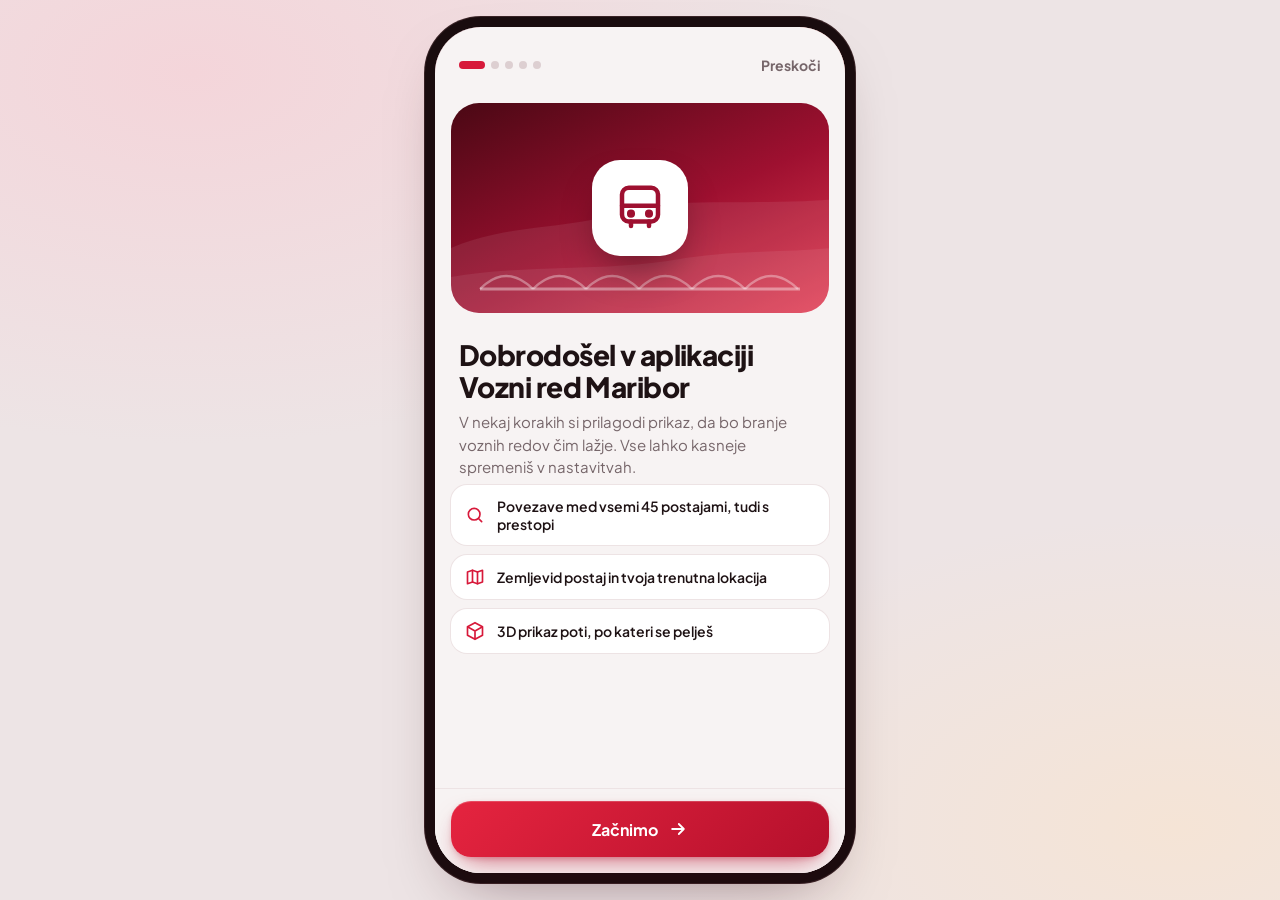
==== commit 8bf317cf: "Objava 20261124-092122: Sistem zamud v živo" ====
--- a/app/index.html
+++ b/app/index.html
@@ -20,6 +20,8 @@
   <link rel="stylesheet" href="css/style.css">
   <link rel="stylesheet" href="css/extra.css">
   <link rel="stylesheet" href="css/account.css">
+  <link rel="stylesheet" href="css/maps.css">
+  <link rel="stylesheet" href="css/delays.css">
 </head>
 <body>
   <div id="app">
@@ -102,6 +104,7 @@
   <script src="js/roads.js"></script>
   <script src="js/route3d.js"></script>
   <script src="js/map3d.js"></script>
+  <script src="js/stopmap.js"></script>
   <script src="js/config.js"></script>
   <script src="js/avatar.js"></script>
   <script src="js/account.js"></script>
--- a/app/css/account.css
+++ b/app/css/account.css
@@ -26,24 +26,6 @@
 .fc-bot { display: flex; align-items: center; gap: 6px; font-size: calc(13px * var(--fs)); color: var(--muted); font-weight: 600; }
 .fc-bot em { margin-left: auto; font-style: normal; font-size: calc(11.5px * var(--fs)); font-weight: 800; color: var(--on-soft); background: var(--primary-soft); padding: 3px 8px; border-radius: 99px; }
 
-/* nakup s točkami */
-.pts-cta { display: flex; align-items: center; gap: 12px; width: 100%; text-align: left; margin-top: 14px; padding: 12px 14px; border-radius: 16px; background: var(--primary-soft); color: var(--on-soft); }
-.pts-cta > svg:first-child { width: 22px; height: 22px; }
-.pts-cta > span { flex: 1; }
-.pts-cta b { display: block; font-size: calc(14px * var(--fs)); }
-.pts-cta span span { display: block; font-size: calc(12px * var(--fs)); opacity: .85; font-weight: 600; }
-.rw-row { display: grid; grid-template-columns: repeat(3, 1fr); gap: 8px; }
-.rw { display: grid; gap: 2px; padding: 10px 6px; border-radius: 14px; background: var(--surface); border: 2px solid var(--line); text-align: center; }
-.rw b { font-size: calc(12.5px * var(--fs)); line-height: 1.2; }
-.rw span { font-size: calc(11px * var(--fs)); color: var(--muted); font-weight: 700; }
-.rw.on { border-color: var(--primary); background: var(--primary-soft); }
-.rw.on span { color: var(--on-soft); }
-.rw:disabled { opacity: .5; }
-.total s { color: var(--faint); font-size: .6em; font-weight: 700; margin-right: 4px; }
-.earn-note { display: flex; align-items: center; justify-content: center; gap: 6px; font-size: calc(12.5px * var(--fs)); color: var(--muted); margin: 0 0 10px; }
-.earn-note svg { width: 15px; height: 15px; color: #D99A16; }
-.earn-note b { color: var(--text); }
-
 /* profil – odjavljen */
 .acc-hero { margin: 8px 16px 0; padding: 22px 20px; border-radius: 28px; text-align: center; color: #fff; background: linear-gradient(155deg, var(--hero-1), var(--hero-2) 55%, var(--hero-3)); position: relative; overflow: hidden; }
 .acc-hero::after { content: ""; position: absolute; right: -40px; bottom: -60px; width: 180px; height: 180px; border-radius: 50%; border: 26px solid rgba(255, 255, 255, .06); }
@@ -66,32 +48,11 @@
 .prof-tx { flex: 1; min-width: 0; }
 .prof-tx h1 { font-size: calc(22px * var(--fs)); font-weight: 800; letter-spacing: -.02em; white-space: nowrap; overflow: hidden; text-overflow: ellipsis; }
 .prof-tx p { font-size: calc(12.5px * var(--fs)); opacity: .8; white-space: nowrap; overflow: hidden; text-overflow: ellipsis; }
-.tier { display: inline-flex; align-items: center; gap: 5px; margin-top: 8px; padding: 4px 10px 4px 7px; border-radius: 99px; background: #fff; color: var(--tc); font-size: calc(12px * var(--fs)); font-weight: 800; }
-.tier svg { width: 15px; height: 15px; }
 .prof-hero .round-btn { background: rgba(255, 255, 255, .15); color: #fff; box-shadow: none; border: 1px solid rgba(255, 255, 255, .2); align-self: flex-start; }
-.pts-card { margin: 12px 16px 0; padding: 16px 18px; border-radius: 24px; background: var(--surface); box-shadow: var(--shadow-sm), 0 0 0 1px var(--line); }
-.pts-card small { display: block; font-size: calc(12px * var(--fs)); font-weight: 800; text-transform: uppercase; letter-spacing: .08em; color: var(--muted); }
-.pts-card > div > b { display: block; font-size: calc(40px * var(--fs)); font-weight: 800; letter-spacing: -.03em; line-height: 1.1; background: linear-gradient(90deg, var(--cta-1), #E8930C); -webkit-background-clip: text; background-clip: text; color: transparent; }
-.pts-prog, .mini-prog { height: 8px; border-radius: 99px; background: var(--surface-3); overflow: hidden; margin: 10px 0 8px; }
-.pts-prog i, .mini-prog i { display: block; height: 100%; border-radius: 99px; transition: width .6s var(--ease); }
-.mini-prog { height: 5px; margin: 6px 0 0; }
-.mini-prog i { background: var(--primary); }
-.pts-card p { font-size: calc(13px * var(--fs)); color: var(--muted); }
-.pts-card p b { color: var(--text); }
-.set-row .ic.ok { background: #FFF1D6; color: #8F5400; }
-.ready { font-style: normal; color: var(--ok-fg); background: var(--ok-bg); padding: 3px 8px; border-radius: 99px; font-size: calc(11.5px * var(--fs)); }
-.set-hint { font-size: calc(12px * var(--fs)); color: var(--muted); padding: 2px 16px 12px; }
 .how { display: grid; grid-template-columns: 1fr 1fr; gap: 1px; background: var(--line); padding: 0; overflow: hidden; }
 .how div { background: var(--surface); padding: 14px; }
 .how b { display: block; font-size: calc(20px * var(--fs)); font-weight: 800; color: var(--primary); }
 .how span { font-size: calc(12px * var(--fs)); color: var(--muted); line-height: 1.35; }
-.hist { padding: 4px 16px; }
-.hist div { display: flex; align-items: center; gap: 12px; padding: 10px 0; }
-.hist div + div { border-top: 1px solid var(--line); }
-.hist span { flex: 1; min-width: 0; font-size: calc(13.5px * var(--fs)); font-weight: 600; }
-.hist small { display: block; font-size: calc(11.5px * var(--fs)); color: var(--muted); font-weight: 500; }
-.hist b { font-weight: 800; color: var(--ok-fg); }
-.hist b.neg { color: var(--primary); }
 
 /* urejevalnik avatarja */
 .av-stage { position: relative; display: grid; place-items: center; margin: 4px 16px 0; padding: 18px; border-radius: 28px; background: radial-gradient(circle at 50% 40%, var(--surface) 0%, var(--surface-2) 70%); box-shadow: 0 0 0 1px var(--line); }
@@ -134,3 +95,6 @@
 .auth .demo-note { display: flex; gap: 6px; align-items: center; justify-content: center; }
 .auth .demo-note svg { width: 14px; height: 14px; }
 .spin-s { width: 18px; height: 18px; border-radius: 50%; border: 2.5px solid rgba(255, 255, 255, .4); border-top-color: #fff; animation: spin .8s linear infinite; }
+
+.prof-stats { grid-template-columns: repeat(3, 1fr); margin-top: 12px; }
+.prof-stats div { text-align: center; }
--- a/app/css/maps.css
+++ b/app/css/maps.css
@@ -0,0 +1,21 @@
+/* =====================================================================
+   Pravi zemljevidi (MapLibre): izbira postaje in 2D pot
+   ===================================================================== */
+.stopmap.ml { background: #E9EEF2; }
+.stopmap.ml svg.sm { display: none; }
+.stopmap .sm-ml { position: absolute !important; inset: 0; width: 100%; height: 100%; z-index: 0; }
+.stopmap .sm-ctrl, .stopmap .sm-legend { z-index: 2; }
+.stopmap.ml .sm-legend { bottom: 26px; }
+.stopmap .maplibregl-ctrl-attrib { font-size: 10px; }
+.stopmap .maplibregl-ctrl-bottom-right { z-index: 1; }
+
+/* moja lokacija */
+.sm-me { position: relative; width: 22px; height: 22px; pointer-events: none; }
+.sm-me i { position: absolute; inset: -12px; border-radius: 50%; background: rgba(30, 111, 224, .22); animation: smPulse 2s ease-out infinite; }
+.sm-me b { position: absolute; inset: 0; border-radius: 50%; background: #1E6FE0; border: 3.5px solid #fff; box-shadow: 0 3px 10px rgba(0, 0, 0, .35); }
+
+/* 2D pot pri podrobnostih: svetlejše ozadje in ploščata kartica */
+.m3d.flat { background: #EEF1F4; }
+.m3d.flat .m3d-load { background: linear-gradient(160deg, #F4F6F8, #E6EBEF); }
+html[data-dark="1"] .m3d.flat, html[data-dark="1"] .stopmap.ml { background: #1D2024; }
+html[data-dark="1"] .m3d.flat .m3d-load { background: linear-gradient(160deg, #22262B, #181B1F); color: #DCCACD; }
--- a/app/css/delays.css
+++ b/app/css/delays.css
@@ -0,0 +1,107 @@
+/* =====================================================================
+   Zamude: stopnje, stanje prometa, opozorila
+   ===================================================================== */
+:root {
+  --d1-bg: #FFF4D6; --d1-fg: #8A5A00;
+  --d2-bg: #FFE6D5; --d2-fg: #B4400C;
+  --d3-bg: #FDE0E0; --d3-fg: #B3121F;
+  --live: #16A34A;
+}
+:root[data-dark="1"] {
+  --d1-bg: #33260A; --d1-fg: #FFC94D;
+  --d2-bg: #3A1E0D; --d2-fg: #FF9A5C;
+  --d3-bg: #3D0F12; --d3-fg: #FF7A7A;
+  --live: #4ADE80;
+}
+
+/* oznake stopenj */
+.dchip { display: inline-flex; align-items: center; padding: 3px 8px; border-radius: 99px; font-size: calc(11.5px * var(--fs)); font-weight: 800; white-space: nowrap; flex: none; }
+.dchip.ok { background: var(--ok-bg); color: var(--ok-fg); }
+.dchip.lv1 { background: var(--d1-bg); color: var(--d1-fg); }
+.dchip.lv2 { background: var(--d2-bg); color: var(--d2-fg); }
+.dchip.lv3 { background: var(--d3-bg); color: var(--d3-fg); box-shadow: inset 0 0 0 1.5px currentColor; }
+.pill.lv1 { background: var(--d1-bg); color: var(--d1-fg); }
+.pill.lv2 { background: var(--d2-bg); color: var(--d2-fg); }
+.pill.lv3 { background: var(--d3-bg); color: var(--d3-fg); }
+.pill svg { width: 13px; height: 13px; margin-right: 3px; vertical-align: -2px; }
+
+/* utripajoča pika "v živo" */
+.live-dot { display: inline-block; width: 8px; height: 8px; border-radius: 50%; background: var(--live); margin-right: 7px; vertical-align: 1px; box-shadow: 0 0 0 0 var(--live); animation: livePulse 1.8s ease-out infinite; }
+.live-dot.sm { width: 6px; height: 6px; margin-right: 5px; }
+@keyframes livePulse { 0% { box-shadow: 0 0 0 0 rgba(22, 163, 74, .55); } 100% { box-shadow: 0 0 0 8px rgba(22, 163, 74, 0); } }
+
+/* rezultati: predviden in prečrtan čas */
+.times strong.dlt { display: grid; line-height: 1.05; }
+.times strong.dlt s { font-size: .5em; font-weight: 700; color: var(--faint); letter-spacing: 0; }
+.times strong.dlt.lv1 { color: var(--d1-fg); }
+.times strong.dlt.lv2 { color: var(--d2-fg); }
+.times strong.dlt.lv3 { color: var(--d3-fg); }
+
+/* naslednji avtobus */
+.next-card .dchip { margin-left: 4px; vertical-align: 1px; }
+.next-card strong s { font-size: .7em; color: var(--faint); font-weight: 700; }
+.next-card.lv2 .eta, .next-card.lv3 .eta { background: var(--d2-bg); color: var(--d2-fg); }
+.next-card.lv3 .eta { background: var(--d3-bg); color: var(--d3-fg); }
+.fc-bot .dchip { margin-left: 2px; }
+
+/* stanje prometa na glavnem zaslonu */
+.traffic { background: var(--surface); border-radius: 22px; box-shadow: var(--shadow-sm), 0 0 0 1px var(--line); overflow: hidden; }
+.tr-head { display: flex; align-items: center; gap: 12px; width: 100%; text-align: left; padding: 14px 14px 12px 14px; }
+.tr-ic { width: 42px; height: 42px; border-radius: 14px; display: grid; place-items: center; background: var(--primary-soft); color: var(--on-soft); flex: none; }
+.tr-head .tx { flex: 1; min-width: 0; }
+.tr-head b { display: flex; align-items: center; font-size: calc(15.5px * var(--fs)); font-weight: 800; }
+.tr-head .tx > span { display: block; font-size: calc(12.5px * var(--fs)); color: var(--muted); margin-top: 2px; }
+.tr-head em { font-style: normal; font-weight: 800; color: var(--d1-fg); }
+.tr-head em.warn { color: var(--d3-fg); }
+.tr-head > svg:last-child { color: var(--faint); }
+.tr-list { border-top: 1px solid var(--line); }
+.tr-ok { display: flex; align-items: center; gap: 8px; padding: 0 16px 14px; font-size: calc(13px * var(--fs)); color: var(--ok-fg); font-weight: 600; }
+.tr-ok svg { width: 16px; height: 16px; }
+.trip-row { display: flex; align-items: center; gap: 12px; width: 100%; text-align: left; padding: 11px 14px; min-height: 56px; }
+.trip-row + .trip-row { border-top: 1px solid var(--line); }
+.trip-row .tx { flex: 1; min-width: 0; }
+.trip-row .tx b { display: block; font-size: calc(14px * var(--fs)); font-weight: 700; white-space: nowrap; overflow: hidden; text-overflow: ellipsis; }
+.trip-row .tx span { display: block; font-size: calc(12px * var(--fs)); color: var(--muted); white-space: nowrap; overflow: hidden; text-overflow: ellipsis; margin-top: 1px; }
+.trip-row:active { background: var(--surface-2); }
+
+/* zaslon zamud */
+.dstats { grid-template-columns: repeat(4, 1fr); margin-top: 4px; }
+.dstats div { text-align: center; padding: 12px 6px; }
+.dstats b { font-size: calc(19px * var(--fs)); }
+.dstats b.okc { color: var(--ok-fg); }
+.dstats b.latec { color: var(--d3-fg); }
+.legend-row { display: flex; gap: 6px; flex-wrap: wrap; padding: 0 16px 10px; }
+.trip-list { margin: 0 16px; background: var(--surface); border-radius: 20px; box-shadow: var(--shadow-sm), 0 0 0 1px var(--line); overflow: hidden; }
+
+/* podrobnosti: pas z zamudo */
+.delay-card { display: flex; gap: 12px; margin: 12px 16px 0; padding: 14px 16px; border-radius: 20px; }
+.delay-card .dc-ic { width: 40px; height: 40px; border-radius: 13px; display: grid; place-items: center; flex: none; background: rgba(255, 255, 255, .55); }
+.delay-card .tx { flex: 1; min-width: 0; display: grid; gap: 3px; }
+.delay-card .tx > b { font-size: calc(15px * var(--fs)); font-weight: 800; }
+.delay-card .tx > span { font-size: calc(12.5px * var(--fs)); line-height: 1.45; opacity: .92; }
+.delay-card.ok { background: var(--ok-bg); color: var(--ok-fg); }
+.delay-card.lv1 { background: var(--d1-bg); color: var(--d1-fg); }
+.delay-card.lv2 { background: var(--d2-bg); color: var(--d2-fg); }
+.delay-card.lv3 { background: var(--d3-bg); color: var(--d3-fg); }
+:root[data-dark="1"] .delay-card .dc-ic { background: rgba(255, 255, 255, .08); }
+.dc-warn { display: flex; gap: 8px; align-items: flex-start; margin-top: 6px; padding: 10px 12px; border-radius: 12px; background: rgba(255, 255, 255, .6); font-size: calc(13px * var(--fs)); font-weight: 600; line-height: 1.4; }
+:root[data-dark="1"] .dc-warn { background: rgba(0, 0, 0, .25); }
+.dc-warn svg { width: 18px; height: 18px; flex: none; margin-top: 1px; }
+.th-was { font-size: calc(11.5px * var(--fs)); opacity: .75; text-decoration: line-through; margin-top: 2px; }
+.th-foot .th-late { background: rgba(255, 220, 120, .28); }
+
+/* časovnica: predviden in načrtovan čas */
+.timeline .tm { display: grid; line-height: 1.1; }
+.timeline .tm b.exp { font-weight: 800; }
+.timeline .tm b.exp.lv1 { color: var(--d1-fg); }
+.timeline .tm b.exp.lv2 { color: var(--d2-fg); }
+.timeline .tm b.exp.lv3 { color: var(--d3-fg); }
+.timeline .tm s { font-size: .78em; color: var(--faint); font-weight: 600; }
+
+/* tabla odhodov */
+.board-row .bt { display: grid; line-height: 1.05; }
+.board-row .bt s { font-size: .62em; color: var(--board-dim); }
+.board-row .bt-new.lv1 { color: #FFD166; }
+.board-row .bt-new.lv2 { color: #FFA05C; }
+.board-row .bt-new.lv3 { color: #FF7A6E; }
+.board-row .bd span.late.lv3 { color: #FF7A6E; font-weight: 700; }
